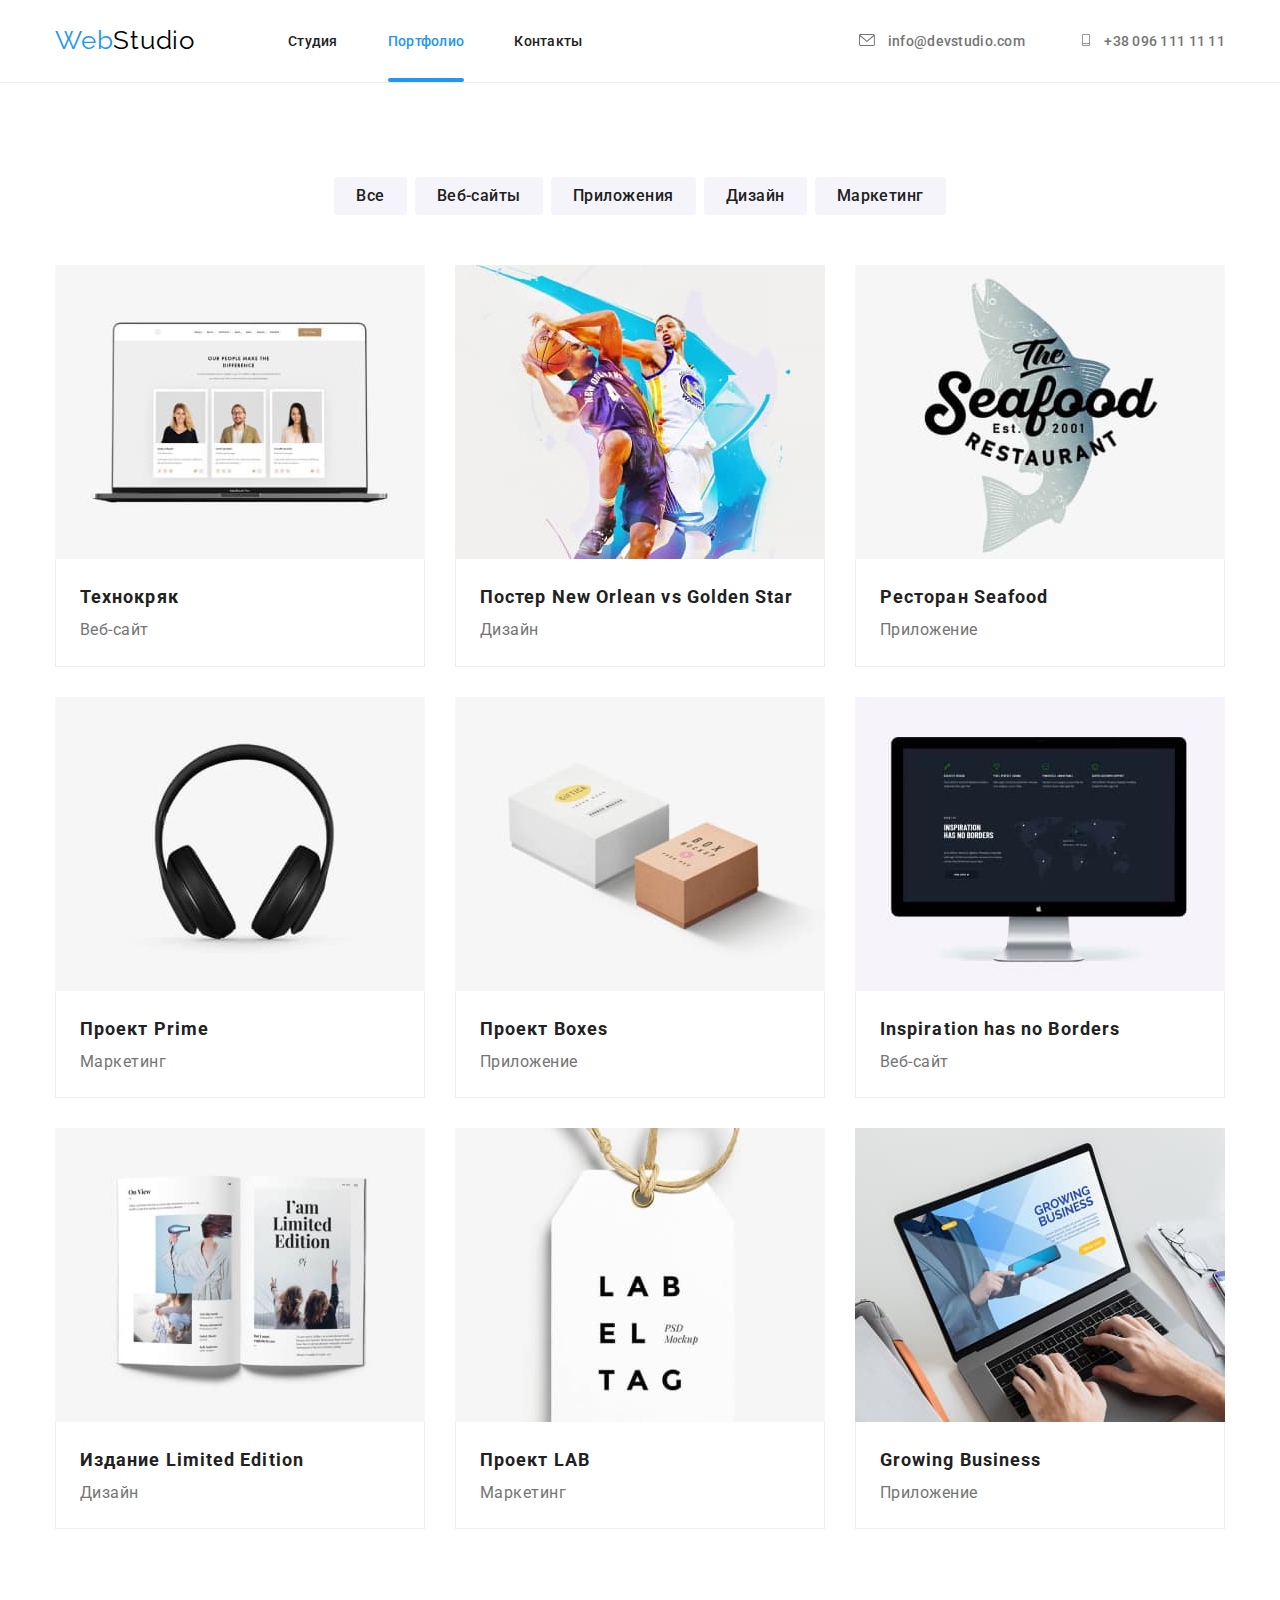
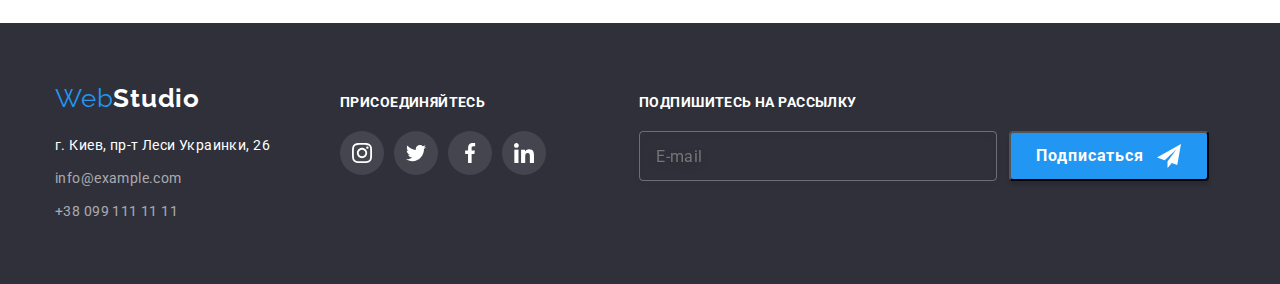
==== portfolio.html @ d25ee1db "8 модуль старт" ====
<!DOCTYPE html>
<html lang="ru">

<head>
    <meta charset="UTF-8">
    <meta http-equiv="X-UA-Compatible" content="IE=edge">
    <meta name="viewport" content="width=device-width, initial-scale=1.0">
    <title>Document</title>
    <link rel="preconnect" href="https://fonts.googleapis.com">
    <link rel="preconnect" href="https://fonts.gstatic.com" crossorigin>
    <link
        href="https://fonts.googleapis.com/css2?family=Raleway:wght@700&family=Roboto:wght@400;500;700;900&display=swap"
        rel="stylesheet">
    <link rel="stylesheet"
        href="https://cdnjs.cloudflare.com/ajax/libs/modern-normalize/1.1.0/modern-normalize.min.css">
    <link rel="stylesheet" href="./css/style.css">
</head>

<body>
    <!--Шапка с элементами навигации-->
    <header class="header">
        <!--Шапка с элементами навигации-->
        <nav class="container">
            <a href="./index.html" class="logo-web link">Web<span class="logo-studio-head">Studio</span></a>
            <ul class="nav-item-list list">
                <li class="item">
                    <a href="./index.html" class="nav-item-link link">Студия</a>
                </li>
                <li class="item">
                    <a href="./portfolio.html" class="nav-item-link link current">Портфолио</a>
                </li>
                <li class="item">
                    <a href="" class="nav-item-link link">Контакты</a>
                </li>
            </ul>
    
            <div class="header-contacts">
    
                <a href="mailto:info@devstudio.com" class="mail-header link">
                    <svg class="header-mail-icon" width="16" height="12">
                        <use href="./images/icons/symbol-defs.svg#icon-envelope">
                        </use>
                    </svg>
                    info@devstudio.com
                </a>
    
                <a href="tel:+380961111111" class="phone-header link">
                    <svg class="header-phone-icon" width="16" height="12">
                        <use href="./images/icons/symbol-defs.svg#icon-phone-header">
                        </use>
                    </svg>+38 096 111 11 11
                </a>
            </div>
        </nav>
    
    </header>
    <main>
        <!-- Скрытый заголовок страницы portfolio -->
        <h1 class="portfolio-title"></h1>
        <!--Кнопки фильтров-->        
        <section class="portfolio">
            <div class="container">            
            <!-- Скрытый заголовок -->
            <h2 class="portfolio-title"></h2>
            <ul class="filter-buttons list">
                <li class="item"> <button class="filter-button" type="button">Все</button>
                </li>
                <li class="item">
                    <button class="filter-button" type="button">Веб-сайты</button>
                </li>
                <li class="item">
                    <button class="filter-button" type="button">Приложения</button>
                </li>
                <li class="item">
                    <button class="filter-button" type="button">Дизайн</button>
                </li>
                <li class="item">
                    <button class="filter-button" type="button">Маркетинг</button>
                </li>
            </ul>           
            <!-- Скрытый заголовок  -->
            <h2 class="portfolio-title"></h2>
            <ul class="our-projects list">
                <li class="item">
                    <div class="our-projects-wrap">
                        <a href=""><img class="image-of-project" src="./images/our-projects/project-1.jpg" alt="веб-сайт технокряк" width="370"
                            height="294"></a>
                        <p class="our-projects-cover-text">Ресурс предлагает комплексные предложения с разным уровнем функционала и сервисов. Все это позволит посетителю получить
                        исчерпывающие сведения о компании или частном лице.</p>    
                    </div>
                    <div class="project-sign">
                        <p class="our-project-name">Технокряк</p>
                        <p class="our-project-id">Веб-сайт</p>
                    </div>

                </li>
                <li class="item">
                    <div class="our-projects-wrap">
                    <a href=""><img class="image-of-project" src="./images/our-projects/project-2.jpg" alt="постер раздел дизайн" width="370"
                            height="294"></a>
                            <p class="our-projects-cover-text">Ресурс предлагает комплексные предложения с разным уровнем функционала и сервисов. Все это позволит посетителю получить
                        исчерпывающие сведения о компании или частном лице.</p>    
                    </div>
                    <div class="project-sign">
                        <p class="our-project-name">Постер New Orlean vs Golden Star</p>
                        <p class="our-project-id">Дизайн</p>
                    </div>

                </li>
                <li class="item">
                    <div class="our-projects-wrap">
                    <a href=""><img class="image-of-project" src="./images/our-projects/project-3.jpg" alt="ресторан си фуд раздел приложение"
                            width="370" height="294"></a>
                            <p class="our-projects-cover-text">Ресурс предлагает комплексные предложения с разным уровнем функционала и сервисов. Все это позволит посетителю получить
                        исчерпывающие сведения о компании или частном лице.</p>    
                    </div>
                    <div class="project-sign">
                        <p class="our-project-name">Ресторан Seafood</p>
                        <p class="our-project-id">Приложение</p>
                    </div>
                </li>
                <li class="item">
                    <div class="our-projects-wrap">
                    <a href=""><img class="image-of-project" src="./images/our-projects/project-4.jpg" alt="проект прайм раздел маркетинг"
                            width="370" height="294"></a>
                            <p class="our-projects-cover-text">Ресурс предлагает комплексные предложения с разным уровнем функционала и сервисов. Все это позволит посетителю получить
                        исчерпывающие сведения о компании или частном лице.</p>    
                    </div>
                    <div class="project-sign">
                        <p class="our-project-name">Проект Prime</p>
                        <p class="our-project-id">Маркетинг</p>
                    </div>

                </li>
                <li class="item">
                    <div class="our-projects-wrap">
                    <a href=""><img class="image-of-project" src="./images/our-projects/project-5.jpg" alt="проект боксез раздел приложение"
                            width="370" height="294"></a>
                            <p class="our-projects-cover-text">Ресурс предлагает комплексные предложения с разным уровнем функционала и сервисов. Все это позволит посетителю получить
                        исчерпывающие сведения о компании или частном лице.</p>    
                    </div>
                    <div class="project-sign">
                        <p class="our-project-name">Проект Boxes</p>
                        <p class="our-project-id">Приложение</p>
                    </div>

                </li>
                <li class="item">
                    <div class="our-projects-wrap">
                    <a href=""><img class="image-of-project" src="./images/our-projects/project-6.jpg" alt="вебсайт инпирэйшн хэз но бордерз"
                            width="370" height="294"></a>
                            <p class="our-projects-cover-text">Ресурс предлагает комплексные предложения с разным уровнем функционала и сервисов. Все это позволит посетителю получить
                        исчерпывающие сведения о компании или частном лице.</p>    
                    </div>
                    <div class="project-sign">
                        <p class="our-project-name">Inspiration has no Borders</p>
                        <p class="our-project-id">Веб-сайт</p>
                    </div>

                </li>
                <li class="item">
                    <div class="our-projects-wrap">
                    <a href=""><img class="image-of-project" src="./images/our-projects/project-7.jpg" alt="издание лимитед эдишн раздел дизайн"
                            width="370" height="294"></a>
                            <p class="our-projects-cover-text">Ресурс предлагает комплексные предложения с разным уровнем функционала и сервисов. Все это позволит посетителю получить
                        исчерпывающие сведения о компании или частном лице.</p>    
                    </div>
                    <div class="project-sign">
                        <p class="our-project-name">Издание Limited Edition</p>
                        <p class="our-project-id">Дизайн</p>
                    </div>

                </li>
                <li class="item">
                    <div class="our-projects-wrap">
                    <a href=""><img class="image-of-project" src="./images/our-projects/project-8.jpg" alt="проект лаб раздел маркетинг"
                            width="370" height="294"></a>
                            <p class="our-projects-cover-text">Ресурс предлагает комплексные предложения с разным уровнем функционала и сервисов. Все это позволит посетителю получить
                        исчерпывающие сведения о компании или частном лице.</p>    
                    </div>
                    <div class="project-sign">
                        <p class="our-project-name">Проект LAB</p>
                        <p class="our-project-id">Маркетинг</p>
                    </div>

                </li>
                <li class="item">
                    <div class="our-projects-wrap">
                    <a href=""><img class="image-of-project" src="./images/our-projects/project-9.jpg" alt="гроуинг бизнес раздел приложение"
                            width="370" height="294"></a>
                            <p class="our-projects-cover-text">Ресурс предлагает комплексные предложения с разным уровнем функционала и сервисов. Все это позволит посетителю получить
                        исчерпывающие сведения о компании или частном лице.</p>    
                    </div>
                    <div class="project-sign">
                        <p class="our-project-name">Growing Business</p>
                        <p class="our-project-id">Приложение</p>
                    </div>
                </li>
            </ul>
            </div>
            
        </section>
    </main>
    <footer>
    <!----------------Подвал---------------------------->
    <div class="footer">
        <div class="container">
            <ul class="footer-list list">
                <li class="first-footer-list">
                    <!-- ЛОГО ФУТЕР -->
                    <a href="./index.html" class="logo-web-footer link">Web<span class="logo-studio-foot">Studio</span></a>
                    <!--Адреса и контакты-->
                    <address class="adress">г. Киев, пр-т Леси Украинки, 26</address>
                    <div class="footer-contacts">
                        <a class="mail link" href="mailto:info@example.com">info@example.com</a>
                        <a class="phone link" href="tel:+380991111111">+38 099 111 11 11</a>
                    </div>
                </li>
                <li class="second-footer-list list">
                    <h3 class="second-footer-list-title">присоединяйтесь</h3>
                    <ul class="our-soc-links-list list">
                        <li class="our-soc-item">
                            <a href="" class="our-soc-link link">
                                <svg class="our-soc-icon" width="20" height="20">
                                    <use href="./images/icons/symbol-defs.svg#icon-instagram-2">
                                    </use>
                                </svg>
                            </a>
                        </li>
                        <li class="our-soc-item">
                            <a href="" class="our-soc-link link">
                                <svg class="our-soc-icon" width="20" height="20">
                                    <use href="./images/icons/symbol-defs.svg#icon-twitter-1">
                                    </use>
                                </svg>
                            </a>
                        </li>
                        <li class="our-soc-item">
                            <a href="" class="our-soc-link link">
                                <svg class="our-soc-icon" width="20" height="20">
                                    <use href="./images/icons/symbol-defs.svg#icon-facebook-1">
                                    </use>
                                </svg>
                            </a>
                        </li>
                        <li class="our-soc-item">
                            <a href="" class="our-soc-link link">
                                <svg class="our-soc-icon" width="20" height="20">
                                    <use href="./images/icons/symbol-defs.svg#icon-linkedin-1">
                                    </use>
                                </svg>
                            </a>
                        </li>
                    </ul>
                </li>
                <li class="email-footer">
                    <form class="form-email-footer">
                        <label class="form-email-footer-field">
                            <span class="form-emeil-label">Подпишитесь на рассылку</span>
                            <input type="e-mail" class="form-emeil-input" name="mail" placeholder="E-mail" />
                        </label>
                    </form>
                </li>
                <li class="submit-footer">
                    <form class="form-submit-footer">
                        <label class="form-submit-footer-lable">
                            <button type="submit" class="form-submit-btn">Подписаться</button>
                            <svg class="form-submit-footer-icon" width="24" height="24">
                                <use href="./images/icons/symbol-defs.svg#icon-icon-send">
                                </use>
                            </svg>
                        </label>
                    </form>
                </li>
    
            </ul>
        </div>
    </div>
    </footer>

    
</body>
        
        </html>
---- css/style.css ----
:root {
  --primary-text-color: #757575;
  --secondary-text-color: #212121;
  --tertiary-text-color: #ffffff;
  --accent-color: #2196f3;
  --timing-function: cubic-bezier(0.4, 0, 0.2, 1);
}

/* .font-family: "Raleway", sans-serif;
.font-family: "Roboto", sans-serif; */

/* Web-studio */
body {
  background-color: #ffffff;
  color: var(--primary-text-color);
  font-family: "Roboto", sans-serif;

}

.list {
  list-style: none;
  padding: 0px;
  margin: 0px;
}

.link {
  text-decoration: none;
}

/* Палитра цветов студия*/
/* #212121 вторичный цвет */
/* #757575 цвет основного текста */
/* #2196F3 акцент и "web" в лого */
/* #FFFFFF третичный белый, основной фон и фон шапки */
/* #000000 "studio" в лого чёрный */
/* #2F303A цвет фона героя и футера */
/* #F5F4FA цвет фона секции "наша команда" и кнопки фильтров */
/* rgba(255, 255, 255, 0.6) цвет e-mail и номера телефона футер */

.container {
  width: 1200px;
  padding-left: 15px;
  padding-right: 15px;
  margin: 0 auto;
  /* outline: 2px solid tomato; */
}

/* Стилизируем header */
.header {
  background-color: var(--tertiary-text-color);
  border-bottom: 1px solid #ECECEC;
}

/* Логотип */
.header .container {
  display: flex;
  align-items: center;
}

.logo-web {
  padding-bottom: 25px;
  padding-top: 24px;
  color: var(--accent-color);
  font-family: Raleway;
  font-weight: 700px;
  font-size: 26px;
  line-height: 1.19;
  letter-spacing: 0.03em;
}

.logo-studio-head {
  padding-bottom: 25px;
  padding-top: 24px;
  color: #000000;
  font-family: Raleway;
  font-weight: 700px;
  font-size: 26px;
  line-height: 1.19;
  letter-spacing: 0.03em;
}

/* --------------Элементы навигации---------- */
.nav-item-list {
  display: flex;
  margin-left: 93px ;
  padding-top: 32px;
  padding-bottom: 32px;
  }
.nav-item-link {
  transition-property: color;
  transition-duration: 250ms;
  transition-timing-function: var(--timing-function);
  font-weight: 500;
  font-size: 14px;
  line-height: 1.14;
  letter-spacing: 0.02em;
  color: var(--secondary-text-color);
}
.nav-item-list .item:not(:last-child) {
  margin-right: 50px;
}

.nav-item-list .nav-item-link {
  padding-top: 32px;
  padding-bottom: 32px;
}
.link.current {
  position: relative;
}
.link.current::after{
  content: "";
  position: absolute;
  display: block;
  left: 0px;
  bottom: -1px;
  width: 100%;
  height: 4px;
  background-color: var(--accent-color);
  border-radius: 2px;
  }
.header-contacts {
  margin-left: auto;
}
.mail-header {
  margin-right: 50px;
}

.header-contacts .mail-header,
.header-contacts .phone-header {
  transition-property: color;
  transition-duration: 250ms;
  transition-timing-function: var(--timing-function);
  padding-top: 32px;
  padding-bottom: 32px;
  font-weight: 500;
  font-size: 14px;
  line-height: 1.14;
  letter-spacing: 0.02em;
  color: var(--primary-text-color);
}

.nav-item-link:hover,
.nav-item-link:focus {
  color: var(--accent-color);

}

.header-contacts .mail-header:hover,
.header-contacts .mail-header:focus,
.header-contacts .phone-header:hover,
.header-contacts .phone-header:focus {
  color: var(--accent-color);
}

.header-mail-icon,
.header-phone-icon {
  margin-right: 10px;
  fill: currentColor
}

.nav-item-list .link.current {
  color: var(--accent-color);
}

/* ------------Герой----------------- */
.hero {
  max-width: 1600px;
  margin: 0 auto;
  padding-top: 200px;
  padding-bottom: 200px;
  text-align: center;
  background-color: #2f303a;
  background-image: linear-gradient(
    rgba(47, 48, 58, 0.4),
    rgba(47, 48, 58, 0.4)), 
    url(../images/hero/hero-bg.jpg);
    background-position: center;
    background-repeat: no-repeat;
    background-size: cover;
  }

.hero-title {
  color: var(--tertiary-text-color);
  font-weight: 900;
  font-size: 44px;
  line-height: 1.36;  
  letter-spacing: 0.06em;
  text-transform: uppercase;
  margin-top: 0px;
  margin-bottom: 30px;
}

.hero-button {
  transition-property: background-color;
  transition-duration: 250ms;
  transition-timing-function: var(--timing-function);
  display: inline-block;
  padding: 10px 32px;
  background-color: var(--accent-color);
  color: var(--tertiary-text-color);
  font-weight: 700;
  font-size: 16px;
  line-height: 1.88;
  cursor: pointer;
  border: 1px solid transparent;
  text-align: center;
  letter-spacing: 0.06em;
  min-width: 200px;
  height: 50px;
  border-radius: 4px;
  }
  .hero-button:hover,
  .hero-button:focus{
    background-color: #188CE8;
  }

/* ----------------Особенности-------------------- */
.features {
  padding-top: 94px;
  padding-bottom: 94px;
}
.feature-icon-area {
  display: flex;
  width: 270px;
  height: 120px;
  align-items: center;
  justify-content: center;
  background-color: #F5F4FA;
  border-radius: 4px;
}
.features-list-title{
  margin-top: 0px;
  margin-bottom: 0px;
}
.features-title {
  color: var(--secondary-text-color);
  font-weight: 700;
  font-size: 14px;
  line-height: 1.14;
  letter-spacing: 0.03em;
  text-transform: uppercase;
  margin-bottom: 10px;
  margin-top: 30px;
}
.features-list {
  display: flex;
  }
.features-list .item{
  width: 270px;    
}
  .features-list .item:not(:last-child){
  margin-right: 30px;
  }
.features-item {
  font-size: 14px;
  line-height: 1.71;
  letter-spacing: 0.03em;
  margin-bottom: 0px;
  margin-top: 0px;
}
/* -------------Чем мы занимаемся------------------- */
.what-are-we-doing {
text-align: center;
padding-bottom: 94px;
  }
.what-are-we-doing-title {
  color: var(--secondary-text-color);
  font-weight: 700;
  font-size: 36px;
  line-height: 1.17;
  letter-spacing: 0.03em;
  margin-top: 0px;
  margin-bottom: 50px;
  }
  .what-are-we-doing-list{
    display: flex
  }
  .what-are-we-doing-list .item:not(:last-child){
    margin-right: 30px;
  }
  .what-are-we-doing-image {
    display: block;
  }
  .what-are-we-doing-wrap {
    position: relative;
  }
   .what-are-we-doing-sign {
    position: absolute;
    margin-bottom: 0px;
    margin-top: 0px;
    left: 0;
    bottom: 0;
    align-items: center;
    padding-top: 27px;
    padding-bottom: 27px;
    font-weight: 700;
    font-size: 14px;
    line-height: 1.14;
    text-align: center;
    letter-spacing: 0.03em;
    text-transform: uppercase;
    background-color: rgba(47, 48, 58, 0.8);
    width: 100%;
    height: 70px;
    color: var(--tertiary-text-color);
    } 
  /* -----------------------Наша команда-------------------- */
  .our-team {
    text-align: center;
    background-color: #f5f4fa;
    padding-bottom: 94px; 
    padding-top: 94px;
    }
    
  .our-team-list .item {
    box-shadow: 0px 1px 3px rgba(0, 0, 0, 0.12),
    0px 1px 1px rgba(0, 0, 0, 0.14),
    0px 2px 1px rgba(0, 0, 0, 0.2);
    border-radius: 0px 0px 4px 4px;    
  }
.our-team-title,
.regular-clients-title {
  color: var(--secondary-text-color);
  font-weight: 700;
  font-size: 36px;
  line-height: 1.17;
  letter-spacing: 0.03em;  
  margin-top: 0px;
  margin-bottom: 50px;
}
.team-image{
  display: block;
}

.our-team-list{
  display: flex;
}
.our-team-list .item:not(:last-child){
  margin-right: 30px;
}
.our-team-sign{
padding-top: 30px;
padding-bottom: 30px;
background-color: var(--tertiary-text-color);
border-radius: 0px 0px 4px 4px;
}
.our-team-name {
  color: var(--secondary-text-color);
  font-weight: 500;
  font-size: 16px;
  line-height: 1.19;  
  letter-spacing: 0.03em;
  margin-top: 0px;
  margin-bottom: 10px;
}
.our-team-spec { 
  font-size: 16px;
  line-height: 1.19;  
  letter-spacing: 0.03em;
  margin-top: 0px;
  margin-bottom: 9px;
}
.team-spec-soc-list{
  display: flex;
  justify-content: center;
  
}
.team-spec-soc-item + .team-spec-soc-item {
  margin-left: 10px;
}
.team-spec-soc-link {
  transition-property: background-color;
  transition-duration: 250ms;
  transition-timing-function: var(--timing-function);
  display: flex;
  align-items: center;
  justify-content: center;
  width: 44px;
  height: 44px;
  border-radius: 50%;
}
.team-spec-soc-link .team-spec-soc-icon {
  transition-property: fill;
  transition-duration: 250ms;
  transition-timing-function: var(--timing-function);
}
.team-spec-soc-icon {
  fill: #AFB1B8;
}
.team-spec-soc-link:hover,
.team-spec-soc-link:focus {
  background-color: var(--accent-color);
}
.team-spec-soc-link:hover .team-spec-soc-icon,
.team-spec-soc-link:focus .team-spec-soc-icon {
  fill: var(--tertiary-text-color);
}

/* ------------Постоянные клиенты------------- */

.regular-clients {
  text-align: center;  
  padding-bottom: 94px;
  padding-top: 94px;
}
.regular-clients-list {
  display: flex;
  justify-content: center;
}
.regular-clients-link {
  transition-property: border-color;
  transition-duration: 250ms;
  transition-timing-function: var(--timing-function);
  display: flex;
  align-items: center;
  justify-content: center;
  color: #AFB1B8;
  border: 1px solid #AFB1B8;
  border-radius: 4px;
  width: 170px;
  height: 92px;  
}
.regular-clients-item + .regular-clients-item {
  margin-left: 30px;
}
.regular-clients-icon {
  fill: #AFB1B8
}
.regular-clients-link .regular-clients-icon {
  transition-property: fill;
  transition-duration: 250ms;
  transition-timing-function: var(--timing-function);
}
.regular-clients-link:hover,
.regular-clients-link:focus {
 cursor: pointer;
 border-color: var(--accent-color);
 
}
.regular-clients-link:hover .regular-clients-icon,
.regular-clients-link:focus .regular-clients-icon { 
  fill: var(--accent-color);
  }


/* ------------portfolio.html-------------------- */
.portfolio {
  padding-top: 94px;
  padding-bottom: 94px;
}

.portfolio-title{
  margin-top: 0px;
  margin-bottom: 0px;
}
/* кнопки фильтров */
button {
  font: inherit;  
}
.filter-buttons{
  display: flex;  
  padding-bottom: 50px;
  
  justify-content: center;
}

.filter-button { 
  transition-property: background-color, box-shadow;
  transition-duration: 250ms;
  transition-timing-function: var(--timing-function); 
  padding-left: 22px;
  padding-right: 22px; 
  height: 38px;
  cursor: pointer;
  font-weight: 500;
  font-size: 16px;
  line-height: 1.62;
  text-align: center;
  letter-spacing: 0.03em;
  color: var(--secondary-text-color);
  background: #f5f4fa;
  border-radius: 4px;
  border: 0;
  
}
.filter-buttons .item:not(:last-child){
  margin-right: 8px;
}

.filter-button:hover,
.filter-button:focus {
  color: var(--tertiary-text-color);
  background-color: var(--accent-color);
  box-shadow: 0px 3px 1px rgba(0, 0, 0, 0.1), 0px 1px 2px rgba(0, 0, 0, 0.08),
    0px 2px 2px rgba(0, 0, 0, 0.12);
}

/* -----------------------проэкты--------------------- */
.our-projects {
  display: flex;
  flex-wrap: wrap;
}
.our-projects .item {
  transition-property: box-shadow;
  transition-duration: 250ms;
  transition-timing-function: var(--timing-function);
  width: calc((100% - 2 * 30px) / 3);
  margin-right: 30px;
  margin-bottom: 30px;
  cursor: pointer;  
}
  .our-projects .item:nth-child(3n) {
  margin-right: 0px;
}
 .our-projects .item:nth-last-child(-n+3){
  margin-bottom: 0px; 
}
.our-projects .item:hover {
  box-shadow: 0px 1px 1px rgba(0, 0, 0, 0.12),
  0px 4px 4px rgba(0, 0, 0, 0.06),
  1px 4px 6px rgba(0, 0, 0, 0.16);
}
.image-of-project{
  display: block;
}
.our-projects .item:hover .our-projects-cover-text{
  transform: translateY(0);
}
.our-projects-wrap {
  display: flex;
  position: relative;
  overflow: hidden;
}
.our-projects-cover-text {
  position: absolute;
  width: 100%;
  height: 100%;
  top: 0px;
  left: 0px;
  margin-top: 0px;
  margin-bottom: 0px;
  padding: 63px 24px;
  font-size: 18px;
  line-height: 1.56;
  letter-spacing: 0.03em;
  color: var(--tertiary-text-color);
  background-color: rgba(33, 150, 243, 0.9);
  transform: translateY(100%);
  transition: transform 250ms var(--timing-function);
  
}
.project-sign {
padding-top: 20px;
padding-right: 24px;
padding-bottom: 20px;
padding-left: 24px;

border-right: 1px solid #EEEEEE;
border-bottom: 1px solid #EEEEEE;
border-left: 1px solid #EEEEEE;
}
.our-project-name {
  margin-top: 0px;
  margin-bottom: 0px;
  
  color: var(--secondary-text-color);
  font-weight: 700;
  font-size: 18px;
  line-height: 2;
  letter-spacing: 0.06em;  
}
.our-project-id {
  margin-top: 0px;
  margin-bottom: 0px;
  
  font-size: 16px;
  line-height: 1.89;
  letter-spacing: 0.03em;
  }

/* ------------------Подвал------------------- */
.footer {
  background-color: #2f303a;
  padding-top: 60px;
  padding-bottom: 60px;
  }
  .footer-list {
    display: flex;
  } 
  .logo-web-footer{
    color: var(--accent-color);
    font-family: Raleway;
    font-weight: 700px;
    font-size: 26px;
    line-height: 1.19;
    letter-spacing: 0.03em;
  }
.logo-studio-foot {
  color: var(--tertiary-text-color);
  font-family: "Raleway";
  font-weight: 700;
  font-size: 26px;
  line-height: 1.19;
  letter-spacing: 0.03em;
  }
.first-footer-list {
    margin-right: 70px;
  }
    
.adress {
  color: var(--tertiary-text-color);
  font-style: normal;
  font-size: 14px;
  line-height: 1.71;
  letter-spacing: 0.03em;
  margin-top: 20px;
  margin-bottom: 9px;
}
.footer-contacts {
  display: flex;
  flex-direction: column;
  }
.mail {
  margin-bottom: 9px;
}

.footer-contacts .mail,
.footer-contacts .phone {
  transition-property: color;
  transition-duration: 250ms;
  transition-timing-function: var(--timing-function);
  font-size: 14px;
  line-height: 1.71;
  letter-spacing: 0.03em;
  color: rgba(255, 255, 255, 0.6);
  }

.footer-contacts .mail:hover,
.footer-contacts .mail:focus,
.footer-contacts .phone:hover,
.footer-contacts .phone:focus {
  color: var(--accent-color);
}

.second-footer-list-title {
  color: var(--tertiary-text-color);
  font-weight: 700;
  font-size: 14px;
  line-height: 1.14;
  letter-spacing: 0.03em;
  text-transform: uppercase;
  
  margin-top: 12px;
  margin-bottom: 20px;
  
}
.our-soc-links-list {
  display: flex;
  
}
.our-soc-link {
  transition-property: background-color;
  transition-duration: 250ms;
  transition-timing-function: var(--timing-function);
  display: flex;
  width: 44px;
  height: 44px;
  border-radius: 50%;
  background-color: rgba(255, 255, 255, 0.1);
  align-items: center;
  justify-content: center;
}
.our-soc-item + .our-soc-item {
 margin-left: 10px;
}
.our-soc-icon {
  fill: var(--tertiary-text-color);
}
.our-soc-link:hover,
.our-soc-link:focus {
  background-color: var(--accent-color);
}

/* --------------Форма подписки--------- */

.form-email-footer-field {
  display: flex;
  flex-direction: column;
}

.form-emeil-label {
  font-weight: 700;
  font-size: 14px;
  line-height: 1.14;
  letter-spacing: 0.03em;
  text-transform: uppercase;
  margin-top: 12px;
  margin-left: 93px;
  margin-bottom: 20px;
  color: var(--tertiary-text-color)

}
.form-emeil-input {
  margin-left: 93px;
  padding-left: 16px;
  width: 358px;
  height: 50px;
  border: 1px solid rgba(255, 255, 255, 0.3);
  font-size: 16px;
  line-height: 1.25;
  align-items: center;
  letter-spacing: 0.03em;
  color: rgba(255, 255, 255, 0.6);
  filter: drop-shadow(0px 4px 4px rgba(0, 0, 0, 0.15));
  border-radius: 4px;
  background-color: transparent;
}
.form-submit-footer-lable {
  position: relative;
  display: flex;
  
}
.form-submit-btn { 
  margin-top: 48px;
  margin-left: 12px;
  width: 200px;
  height: 50px;
  font-weight: 700;
  font-size: 16px;
  line-height: 1.88;
  padding-left: 0;
  padding-right: 38px;
  letter-spacing: 0.06em;
  color: var(--tertiary-text-color);
  background: var(--accent-color);
  box-shadow: 0px 4px 4px rgba(0, 0, 0, 0.15);
  border-radius: 4px;
  outline: transparent;
}
.form-submit-footer-icon {
  position: absolute;
  bottom: 13px;
  right: 28px;
  align-items: center;
}




/* -----------Модальное окно------------ */

.modal-close {
  position: absolute;
  top: 8px;
  right: 8px;
  display: flex;
  align-items: center;
  justify-content: center;
  width: 30px;
  height: 30px;
  border-radius: 50%;
  border: 1px solid rgba(0, 0, 0, 0.1);
  background-color: var(--tertiary-text-color);
}
.modal-close:hover + .close-icon {
  fill: var(--accent-color);
}
.modal-bcg {
  position: fixed;
  top: 0;
  width: 100%;
  height: 100%;
  background: rgba(0, 0, 0, 0.2);
  opacity: 1;
  transition: opacity 250ms, visibility 250ms var(--timing-function);
  
}
.modal {
  position: absolute;
  top: 50%;
  left: 50%;
  transform: translate(-50%, -50%) scale(1);
  width: 528px;
  min-height: 581px;
  background: var(--tertiary-text-color);
  box-shadow: 0px 1px 3px rgba(0, 0, 0, 0.12),
  0px 1px 1px rgba(0, 0, 0, 0.14),
  0px 2px 1px rgba(0, 0, 0, 0.2);
  border-radius: 4px;
  transition: transform 250ms;
}
.modal-title {
  margin: 40px 40px 12px 40px;
  font-weight: 700;
  font-size: 20px;
  line-height: 1.15;
  text-align: center;
  letter-spacing: 0.03em;
  
  color: #212121;
}
textarea {
  resize: none;
}

.modal-form-inputs {  
  display: flex;
  flex-direction: column;
  width: 448px;
  height: 342px;  
  margin-left: auto;
  margin-right: auto;
  
}
.input-wrap {  
  position: relative;
  
}
.modal-form-label {
  display: block;  
  font-size: 12px;
  line-height: 1.17;
  letter-spacing: 0.01em;
  margin-bottom: 4px;
}

.modal-form-input {   
  padding-left: 42px;  
  width: 100%;
  height: 40px;  
  border: 1px solid rgba(33, 33, 33, 0.2);
  background-color: transparent;
  border-radius: 4px;
  outline: none;
    
}
.modal-form-input:focus {
  border-color: var(--accent-color);
}
.modal-form-input:focus + .modal-icon {
  fill: var(--accent-color);
}

.modal-form-coment {
  display: block;
  margin-bottom: 4px;
  font-size: 12px;
  line-height: 1.17;
  letter-spacing: 0.01em;
 }
.modal-form-inputs .modal-form-field:nth-child(-n+3) {
  margin-bottom: 10px;
}

.modal-text-area {  
  width: 100%;
  height: 120px;  
  border: 1px solid rgba(33, 33, 33, 0.2);
  border-radius: 4px;
  outline: none;
}
.modal-text-area:focus {
  border-color: var(--accent-color);
}
.modal-text-area::placeholder {
  font-size: 12px;
  line-height: 14px;
  letter-spacing: 0.01em; 
  padding: 12px 16px;
  color: rgba(117, 117, 117, 0.5);
}
.modal-icon {
  position: absolute;
  left: 12px;  
  top: 50%;
  transform: translateY(-50%);
}
.modal-form-check {
  
  margin-left: auto;
  margin-right: auto;
  margin-top: 20px;
  margin-bottom: 30px;

}
.modal-form-agree {
  display: flex;
  align-items: center;
  
  font-size: 14px;
  line-height: 1.71;
  letter-spacing: 0.03em;

}

.modal-form-check-input {
  appearance: none;
  position: absolute;
}
.modal-form-agree::before {
  content: "";
  display: inline-block;
  align-items: center;
  width: 16px;
  height: 15px;
  border: 2px solid;
  border-color: #212121;
  border-radius: 3px;
  
} 
.modal-form-check-input:checked + .modal-form-agree::before {
  border-color: var(--accent-color);
  background-color: var(--accent-color);
  background-image: url('../images/icons/Vector.svg');
  background-size: contain;
  background-origin: border-box;

}


.treaty-link {
  color: var(--accent-color);
  text-decoration: underline;
}
.button-submit {
  display: block;
  margin-left: auto;
  margin-right: auto;
  
  
}
.modal-form-submit-btn {
  transition-property: background-color;
  transition-duration: 250ms;
  transition-timing-function: var(--timing-function);
  display: inline-block;
  padding: 10px 55px;
  min-width: 200px;
  height: 50px;
  background-color: var(--accent-color);
  color: var(--tertiary-text-color);
  font-weight: 700;
  font-size: 16px;
  line-height: 1.88;
  cursor: pointer;
  border: 1px solid transparent;
  text-align: center;
  letter-spacing: 0.06em;
  
  border-radius: 4px;
  }
  
  .modal-form-submit-btn:hover,
  .modal-form-submit-btn:focus {
    background-color: #188CE8;
    box-shadow: 0px 4px 4px rgba(0, 0, 0, 0.15);
}
.modal-close:hover,
.modal-close:focus {
  fill: var(--accent-color);
}




.is-hidden {
  opacity: 0;
  pointer-events: none;
  visibility: hidden;
 }
 
.modal-bcg.is-hidden .modal {
  transform: translate(-50%, -50%) scale(1.3);
}
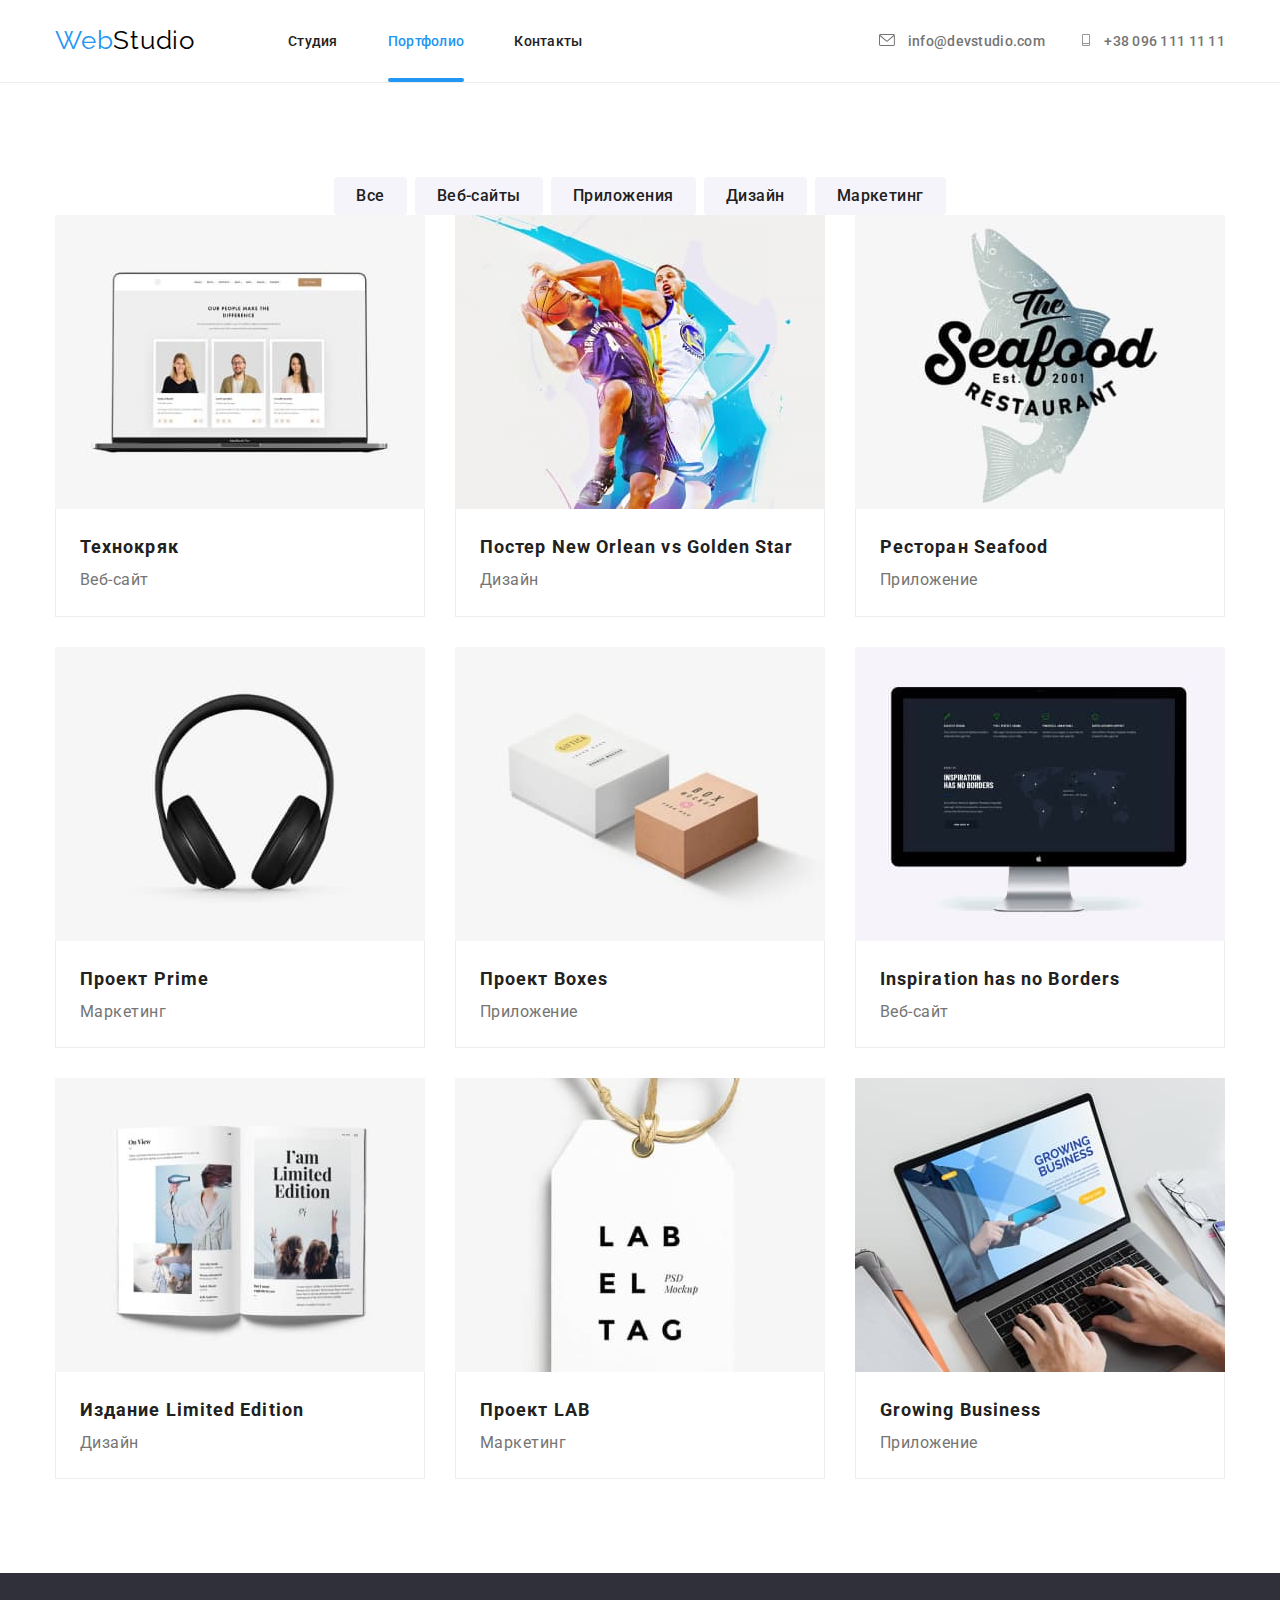
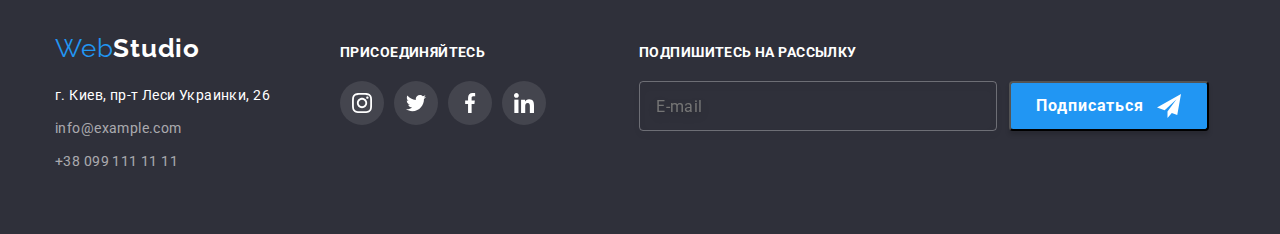
==== commit 83fb7c94: "sass(hero)" ====
--- a/portfolio.html
+++ b/portfolio.html
@@ -14,38 +14,40 @@
     <link rel="stylesheet"
         href="https://cdnjs.cloudflare.com/ajax/libs/modern-normalize/1.1.0/modern-normalize.min.css">
     <link rel="stylesheet" href="./css/style.css">
+    <link rel="stylesheet" href="./css/main.min.css">
 </head>
 
 <body>
     <!--Шапка с элементами навигации-->
     <header class="header">
-        <!--Шапка с элементами навигации-->
+        <!-----------------Шапка с элементами навигации-------------->
         <nav class="container">
-            <a href="./index.html" class="logo-web link">Web<span class="logo-studio-head">Studio</span></a>
-            <ul class="nav-item-list list">
-                <li class="item">
-                    <a href="./index.html" class="nav-item-link link">Студия</a>
-                </li>
-                <li class="item">
-                    <a href="./portfolio.html" class="nav-item-link link current">Портфолио</a>
-                </li>
-                <li class="item">
-                    <a href="" class="nav-item-link link">Контакты</a>
+            <a href="./index.html" class="logo-web header__logo-web link">Web<span
+                    class="logo-studio header__logo-studio">Studio</span></a>
+            <ul class="nav-menu list">
+                <li class="nav-menu__item">
+                    <a href="./index.html" class="nav-menu__link link">Студия</a>
+                </li>
+                <li class="nav-menu__item">
+                    <a href="./portfolio.html" class="nav-menu__link link current">Портфолио</a>
+                </li>
+                <li class="nav-menu__item">
+                    <a href="" class="nav-menu__link link">Контакты</a>
                 </li>
             </ul>
     
             <div class="header-contacts">
     
-                <a href="mailto:info@devstudio.com" class="mail-header link">
-                    <svg class="header-mail-icon" width="16" height="12">
+                <a href="mailto:info@devstudio.com" class="header-contacts__mail link">
+                    <svg class="header-contacts__icon" width="16" height="12">
                         <use href="./images/icons/symbol-defs.svg#icon-envelope">
                         </use>
                     </svg>
                     info@devstudio.com
                 </a>
     
-                <a href="tel:+380961111111" class="phone-header link">
-                    <svg class="header-phone-icon" width="16" height="12">
+                <a href="tel:+380961111111" class="header-contacts__phone link">
+                    <svg class="header-contacts__icon" width="16" height="12">
                         <use href="./images/icons/symbol-defs.svg#icon-phone-header">
                         </use>
                     </svg>+38 096 111 11 11
--- a/css/style.css
+++ b/css/style.css
@@ -1,238 +1,22 @@
-:root {
-  --primary-text-color: #757575;
-  --secondary-text-color: #212121;
-  --tertiary-text-color: #ffffff;
-  --accent-color: #2196f3;
-  --timing-function: cubic-bezier(0.4, 0, 0.2, 1);
-}
-
-/* .font-family: "Raleway", sans-serif;
-.font-family: "Roboto", sans-serif; */
-
-/* Web-studio */
-body {
-  background-color: #ffffff;
-  color: var(--primary-text-color);
-  font-family: "Roboto", sans-serif;
-
-}
-
-.list {
-  list-style: none;
-  padding: 0px;
-  margin: 0px;
-}
-
-.link {
-  text-decoration: none;
-}
-
-/* Палитра цветов студия*/
-/* #212121 вторичный цвет */
-/* #757575 цвет основного текста */
-/* #2196F3 акцент и "web" в лого */
-/* #FFFFFF третичный белый, основной фон и фон шапки */
-/* #000000 "studio" в лого чёрный */
-/* #2F303A цвет фона героя и футера */
-/* #F5F4FA цвет фона секции "наша команда" и кнопки фильтров */
-/* rgba(255, 255, 255, 0.6) цвет e-mail и номера телефона футер */
-
-.container {
-  width: 1200px;
-  padding-left: 15px;
-  padding-right: 15px;
-  margin: 0 auto;
-  /* outline: 2px solid tomato; */
-}
-
-/* Стилизируем header */
-.header {
-  background-color: var(--tertiary-text-color);
-  border-bottom: 1px solid #ECECEC;
-}
-
-/* Логотип */
-.header .container {
-  display: flex;
-  align-items: center;
-}
-
-.logo-web {
-  padding-bottom: 25px;
-  padding-top: 24px;
-  color: var(--accent-color);
-  font-family: Raleway;
-  font-weight: 700px;
-  font-size: 26px;
-  line-height: 1.19;
-  letter-spacing: 0.03em;
-}
-
-.logo-studio-head {
-  padding-bottom: 25px;
-  padding-top: 24px;
-  color: #000000;
-  font-family: Raleway;
-  font-weight: 700px;
-  font-size: 26px;
-  line-height: 1.19;
-  letter-spacing: 0.03em;
-}
-
-/* --------------Элементы навигации---------- */
-.nav-item-list {
-  display: flex;
-  margin-left: 93px ;
-  padding-top: 32px;
-  padding-bottom: 32px;
-  }
-.nav-item-link {
-  transition-property: color;
-  transition-duration: 250ms;
-  transition-timing-function: var(--timing-function);
-  font-weight: 500;
-  font-size: 14px;
-  line-height: 1.14;
-  letter-spacing: 0.02em;
-  color: var(--secondary-text-color);
-}
-.nav-item-list .item:not(:last-child) {
-  margin-right: 50px;
-}
-
-.nav-item-list .nav-item-link {
-  padding-top: 32px;
-  padding-bottom: 32px;
-}
-.link.current {
-  position: relative;
-}
-.link.current::after{
-  content: "";
-  position: absolute;
-  display: block;
-  left: 0px;
-  bottom: -1px;
-  width: 100%;
-  height: 4px;
-  background-color: var(--accent-color);
-  border-radius: 2px;
-  }
-.header-contacts {
-  margin-left: auto;
-}
-.mail-header {
-  margin-right: 50px;
-}
-
-.header-contacts .mail-header,
-.header-contacts .phone-header {
-  transition-property: color;
-  transition-duration: 250ms;
-  transition-timing-function: var(--timing-function);
-  padding-top: 32px;
-  padding-bottom: 32px;
-  font-weight: 500;
-  font-size: 14px;
-  line-height: 1.14;
-  letter-spacing: 0.02em;
-  color: var(--primary-text-color);
-}
-
-.nav-item-link:hover,
-.nav-item-link:focus {
-  color: var(--accent-color);
-
-}
-
-.header-contacts .mail-header:hover,
-.header-contacts .mail-header:focus,
-.header-contacts .phone-header:hover,
-.header-contacts .phone-header:focus {
-  color: var(--accent-color);
-}
-
-.header-mail-icon,
-.header-phone-icon {
-  margin-right: 10px;
-  fill: currentColor
-}
-
-.nav-item-list .link.current {
-  color: var(--accent-color);
-}
-
-/* ------------Герой----------------- */
-.hero {
-  max-width: 1600px;
-  margin: 0 auto;
-  padding-top: 200px;
-  padding-bottom: 200px;
-  text-align: center;
-  background-color: #2f303a;
-  background-image: linear-gradient(
-    rgba(47, 48, 58, 0.4),
-    rgba(47, 48, 58, 0.4)), 
-    url(../images/hero/hero-bg.jpg);
-    background-position: center;
-    background-repeat: no-repeat;
-    background-size: cover;
-  }
-
-.hero-title {
-  color: var(--tertiary-text-color);
-  font-weight: 900;
-  font-size: 44px;
-  line-height: 1.36;  
-  letter-spacing: 0.06em;
-  text-transform: uppercase;
-  margin-top: 0px;
-  margin-bottom: 30px;
-}
-
-.hero-button {
-  transition-property: background-color;
-  transition-duration: 250ms;
-  transition-timing-function: var(--timing-function);
-  display: inline-block;
-  padding: 10px 32px;
-  background-color: var(--accent-color);
-  color: var(--tertiary-text-color);
-  font-weight: 700;
-  font-size: 16px;
-  line-height: 1.88;
-  cursor: pointer;
-  border: 1px solid transparent;
-  text-align: center;
-  letter-spacing: 0.06em;
-  min-width: 200px;
-  height: 50px;
-  border-radius: 4px;
-  }
-  .hero-button:hover,
-  .hero-button:focus{
-    background-color: #188CE8;
-  }
-
 /* ----------------Особенности-------------------- */
 .features {
   padding-top: 94px;
   padding-bottom: 94px;
 }
-.feature-icon-area {
+.feature {
   display: flex;
   width: 270px;
   height: 120px;
   align-items: center;
   justify-content: center;
-  background-color: #F5F4FA;
-  border-radius: 4px;
-}
-.features-list-title{
+  background-color: #f5f4fa;
+  border-radius: 4px;
+}
+.features__title {
   margin-top: 0px;
   margin-bottom: 0px;
 }
-.features-title {
+.each-feature__title {
   color: var(--secondary-text-color);
   font-weight: 700;
   font-size: 14px;
@@ -242,16 +26,16 @@
   margin-bottom: 10px;
   margin-top: 30px;
 }
-.features-list {
-  display: flex;
-  }
-.features-list .item{
-  width: 270px;    
-}
-  .features-list .item:not(:last-child){
+.features-menu {
+  display: flex;
+}
+.features-menu .features-menu__item {
+  width: 270px;
+}
+.features-menu .features-menu__item:not(:last-child) {
   margin-right: 30px;
-  }
-.features-item {
+}
+.each-feature__item {
   font-size: 14px;
   line-height: 1.71;
   letter-spacing: 0.03em;
@@ -260,9 +44,9 @@
 }
 /* -------------Чем мы занимаемся------------------- */
 .what-are-we-doing {
-text-align: center;
-padding-bottom: 94px;
-  }
+  text-align: center;
+  padding-bottom: 94px;
+}
 .what-are-we-doing-title {
   color: var(--secondary-text-color);
   font-weight: 700;
@@ -271,99 +55,97 @@
   letter-spacing: 0.03em;
   margin-top: 0px;
   margin-bottom: 50px;
-  }
-  .what-are-we-doing-list{
-    display: flex
-  }
-  .what-are-we-doing-list .item:not(:last-child){
-    margin-right: 30px;
-  }
-  .what-are-we-doing-image {
-    display: block;
-  }
-  .what-are-we-doing-wrap {
-    position: relative;
-  }
-   .what-are-we-doing-sign {
-    position: absolute;
-    margin-bottom: 0px;
-    margin-top: 0px;
-    left: 0;
-    bottom: 0;
-    align-items: center;
-    padding-top: 27px;
-    padding-bottom: 27px;
-    font-weight: 700;
-    font-size: 14px;
-    line-height: 1.14;
-    text-align: center;
-    letter-spacing: 0.03em;
-    text-transform: uppercase;
-    background-color: rgba(47, 48, 58, 0.8);
-    width: 100%;
-    height: 70px;
-    color: var(--tertiary-text-color);
-    } 
-  /* -----------------------Наша команда-------------------- */
-  .our-team {
-    text-align: center;
-    background-color: #f5f4fa;
-    padding-bottom: 94px; 
-    padding-top: 94px;
-    }
-    
-  .our-team-list .item {
-    box-shadow: 0px 1px 3px rgba(0, 0, 0, 0.12),
-    0px 1px 1px rgba(0, 0, 0, 0.14),
+}
+.what-are-we-doing-list {
+  display: flex;
+}
+.what-are-we-doing-list .item:not(:last-child) {
+  margin-right: 30px;
+}
+.what-are-we-doing-image {
+  display: block;
+}
+.what-are-we-doing-wrap {
+  position: relative;
+}
+.what-are-we-doing-sign {
+  position: absolute;
+  margin-bottom: 0px;
+  margin-top: 0px;
+  left: 0;
+  bottom: 0;
+  align-items: center;
+  padding-top: 27px;
+  padding-bottom: 27px;
+  font-weight: 700;
+  font-size: 14px;
+  line-height: 1.14;
+  text-align: center;
+  letter-spacing: 0.03em;
+  text-transform: uppercase;
+  background-color: rgba(47, 48, 58, 0.8);
+  width: 100%;
+  height: 70px;
+  color: var(--tertiary-text-color);
+}
+/* -----------------------Наша команда-------------------- */
+.our-team {
+  text-align: center;
+  background-color: #f5f4fa;
+  padding-bottom: 94px;
+  padding-top: 94px;
+}
+
+.our-team-list .item {
+  box-shadow: 0px 1px 3px rgba(0, 0, 0, 0.12), 0px 1px 1px rgba(0, 0, 0, 0.14),
     0px 2px 1px rgba(0, 0, 0, 0.2);
-    border-radius: 0px 0px 4px 4px;    
-  }
+  border-radius: 0px 0px 4px 4px;
+}
 .our-team-title,
 .regular-clients-title {
   color: var(--secondary-text-color);
   font-weight: 700;
   font-size: 36px;
   line-height: 1.17;
-  letter-spacing: 0.03em;  
+  letter-spacing: 0.03em;
   margin-top: 0px;
   margin-bottom: 50px;
 }
-.team-image{
+.team-image {
   display: block;
 }
 
-.our-team-list{
-  display: flex;
-}
-.our-team-list .item:not(:last-child){
+.our-team-list {
+  display: flex;
+}
+.our-team-list .item:not(:last-child) {
   margin-right: 30px;
 }
-.our-team-sign{
-padding-top: 30px;
-padding-bottom: 30px;
-background-color: var(--tertiary-text-color);
-border-radius: 0px 0px 4px 4px;
+.our-team-sign {
+  padding-top: 30px;
+  padding-bottom: 30px;
+  background-color: var(--tertiary-text-color);
+  border-radius: 0px 0px 4px 4px;
 }
 .our-team-name {
   color: var(--secondary-text-color);
   font-weight: 500;
   font-size: 16px;
-  line-height: 1.19;  
+  line-height: 1.19;
   letter-spacing: 0.03em;
   margin-top: 0px;
   margin-bottom: 10px;
 }
-.our-team-spec { 
+.our-team-spec {
   font-size: 16px;
-  line-height: 1.19;  
+  line-height: 1.19;
   letter-spacing: 0.03em;
   margin-top: 0px;
   margin-bottom: 9px;
 }
-.team-spec-soc-list{
+.team-spec-soc-list {
   display: flex;
   justify-content: center;
-  
 }
 .team-spec-soc-item + .team-spec-soc-item {
   margin-left: 10px;
@@ -385,7 +167,7 @@
   transition-timing-function: var(--timing-function);
 }
 .team-spec-soc-icon {
-  fill: #AFB1B8;
+  fill: #afb1b8;
 }
 .team-spec-soc-link:hover,
 .team-spec-soc-link:focus {
@@ -399,7 +181,7 @@
 /* ------------Постоянные клиенты------------- */
 
 .regular-clients {
-  text-align: center;  
+  text-align: center;
   padding-bottom: 94px;
   padding-top: 94px;
 }
@@ -414,17 +196,17 @@
   display: flex;
   align-items: center;
   justify-content: center;
-  color: #AFB1B8;
-  border: 1px solid #AFB1B8;
+  color: #afb1b8;
+  border: 1px solid #afb1b8;
   border-radius: 4px;
   width: 170px;
-  height: 92px;  
+  height: 92px;
 }
 .regular-clients-item + .regular-clients-item {
   margin-left: 30px;
 }
 .regular-clients-icon {
-  fill: #AFB1B8
+  fill: #afb1b8;
 }
 .regular-clients-link .regular-clients-icon {
   transition-property: fill;
@@ -433,15 +215,13 @@
 }
 .regular-clients-link:hover,
 .regular-clients-link:focus {
- cursor: pointer;
- border-color: var(--accent-color);
- 
+  cursor: pointer;
+  border-color: var(--accent-color);
 }
 .regular-clients-link:hover .regular-clients-icon,
-.regular-clients-link:focus .regular-clients-icon { 
+.regular-clients-link:focus .regular-clients-icon {
   fill: var(--accent-color);
-  }
-
+}
 
 /* ------------portfolio.html-------------------- */
 .portfolio {
@@ -449,27 +229,27 @@
   padding-bottom: 94px;
 }
 
-.portfolio-title{
+.portfolio-title {
   margin-top: 0px;
   margin-bottom: 0px;
 }
 /* кнопки фильтров */
 button {
-  font: inherit;  
-}
-.filter-buttons{
-  display: flex;  
+  font: inherit;
+}
+.filter-buttons {
+  display: flex;
   padding-bottom: 50px;
-  
+
   justify-content: center;
 }
 
-.filter-button { 
+.filter-button {
   transition-property: background-color, box-shadow;
   transition-duration: 250ms;
-  transition-timing-function: var(--timing-function); 
+  transition-timing-function: var(--timing-function);
   padding-left: 22px;
-  padding-right: 22px; 
+  padding-right: 22px;
   height: 38px;
   cursor: pointer;
   font-weight: 500;
@@ -481,9 +261,8 @@
   background: #f5f4fa;
   border-radius: 4px;
   border: 0;
-  
-}
-.filter-buttons .item:not(:last-child){
+}
+.filter-buttons .item:not(:last-child) {
   margin-right: 8px;
 }
 
@@ -507,23 +286,22 @@
   width: calc((100% - 2 * 30px) / 3);
   margin-right: 30px;
   margin-bottom: 30px;
-  cursor: pointer;  
-}
-  .our-projects .item:nth-child(3n) {
+  cursor: pointer;
+}
+.our-projects .item:nth-child(3n) {
   margin-right: 0px;
 }
- .our-projects .item:nth-last-child(-n+3){
-  margin-bottom: 0px; 
+.our-projects .item:nth-last-child(-n + 3) {
+  margin-bottom: 0px;
 }
 .our-projects .item:hover {
-  box-shadow: 0px 1px 1px rgba(0, 0, 0, 0.12),
-  0px 4px 4px rgba(0, 0, 0, 0.06),
-  1px 4px 6px rgba(0, 0, 0, 0.16);
-}
-.image-of-project{
+  box-shadow: 0px 1px 1px rgba(0, 0, 0, 0.12), 0px 4px 4px rgba(0, 0, 0, 0.06),
+    1px 4px 6px rgba(0, 0, 0, 0.16);
+}
+.image-of-project {
   display: block;
 }
-.our-projects .item:hover .our-projects-cover-text{
+.our-projects .item:hover .our-projects-cover-text {
   transform: translateY(0);
 }
 .our-projects-wrap {
@@ -547,66 +325,65 @@
   background-color: rgba(33, 150, 243, 0.9);
   transform: translateY(100%);
   transition: transform 250ms var(--timing-function);
-  
 }
 .project-sign {
-padding-top: 20px;
-padding-right: 24px;
-padding-bottom: 20px;
-padding-left: 24px;
-
-border-right: 1px solid #EEEEEE;
-border-bottom: 1px solid #EEEEEE;
-border-left: 1px solid #EEEEEE;
+  padding-top: 20px;
+  padding-right: 24px;
+  padding-bottom: 20px;
+  padding-left: 24px;
+
+  border-right: 1px solid #eeeeee;
+  border-bottom: 1px solid #eeeeee;
+  border-left: 1px solid #eeeeee;
 }
 .our-project-name {
   margin-top: 0px;
   margin-bottom: 0px;
-  
+
   color: var(--secondary-text-color);
   font-weight: 700;
   font-size: 18px;
   line-height: 2;
-  letter-spacing: 0.06em;  
+  letter-spacing: 0.06em;
 }
 .our-project-id {
   margin-top: 0px;
   margin-bottom: 0px;
-  
+
   font-size: 16px;
   line-height: 1.89;
   letter-spacing: 0.03em;
-  }
+}
 
 /* ------------------Подвал------------------- */
 .footer {
   background-color: #2f303a;
   padding-top: 60px;
   padding-bottom: 60px;
-  }
-  .footer-list {
-    display: flex;
-  } 
-  .logo-web-footer{
-    color: var(--accent-color);
-    font-family: Raleway;
-    font-weight: 700px;
-    font-size: 26px;
-    line-height: 1.19;
-    letter-spacing: 0.03em;
-  }
-.logo-studio-foot {
-  color: var(--tertiary-text-color);
-  font-family: "Raleway";
-  font-weight: 700;
+}
+.footer-list {
+  display: flex;
+}
+.logo-web-footer {
+  color: var(--accent-color);
+  font-family: Raleway;
+  font-weight: 700px;
   font-size: 26px;
   line-height: 1.19;
   letter-spacing: 0.03em;
-  }
+}
+.logo-studio-foot {
+  color: var(--tertiary-text-color);
+  font-family: "Raleway";
+  font-weight: 700;
+  font-size: 26px;
+  line-height: 1.19;
+  letter-spacing: 0.03em;
+}
 .first-footer-list {
-    margin-right: 70px;
-  }
-    
+  margin-right: 70px;
+}
+
 .adress {
   color: var(--tertiary-text-color);
   font-style: normal;
@@ -619,7 +396,7 @@
 .footer-contacts {
   display: flex;
   flex-direction: column;
-  }
+}
 .mail {
   margin-bottom: 9px;
 }
@@ -633,7 +410,7 @@
   line-height: 1.71;
   letter-spacing: 0.03em;
   color: rgba(255, 255, 255, 0.6);
-  }
+}
 
 .footer-contacts .mail:hover,
 .footer-contacts .mail:focus,
@@ -649,14 +426,12 @@
   line-height: 1.14;
   letter-spacing: 0.03em;
   text-transform: uppercase;
-  
+
   margin-top: 12px;
   margin-bottom: 20px;
-  
 }
 .our-soc-links-list {
   display: flex;
-  
 }
 .our-soc-link {
   transition-property: background-color;
@@ -671,7 +446,7 @@
   justify-content: center;
 }
 .our-soc-item + .our-soc-item {
- margin-left: 10px;
+  margin-left: 10px;
 }
 .our-soc-icon {
   fill: var(--tertiary-text-color);
@@ -697,8 +472,7 @@
   margin-top: 12px;
   margin-left: 93px;
   margin-bottom: 20px;
-  color: var(--tertiary-text-color)
-
+  color: var(--tertiary-text-color);
 }
 .form-emeil-input {
   margin-left: 93px;
@@ -718,9 +492,8 @@
 .form-submit-footer-lable {
   position: relative;
   display: flex;
-  
-}
-.form-submit-btn { 
+}
+.form-submit-btn {
   margin-top: 48px;
   margin-left: 12px;
   width: 200px;
@@ -743,9 +516,6 @@
   right: 28px;
   align-items: center;
 }
-
-
-
 
 /* -----------Модальное окно------------ */
 
@@ -773,7 +543,6 @@
   background: rgba(0, 0, 0, 0.2);
   opacity: 1;
   transition: opacity 250ms, visibility 250ms var(--timing-function);
-  
 }
 .modal {
   position: absolute;
@@ -783,9 +552,8 @@
   width: 528px;
   min-height: 581px;
   background: var(--tertiary-text-color);
-  box-shadow: 0px 1px 3px rgba(0, 0, 0, 0.12),
-  0px 1px 1px rgba(0, 0, 0, 0.14),
-  0px 2px 1px rgba(0, 0, 0, 0.2);
+  box-shadow: 0px 1px 3px rgba(0, 0, 0, 0.12), 0px 1px 1px rgba(0, 0, 0, 0.14),
+    0px 2px 1px rgba(0, 0, 0, 0.2);
   border-radius: 4px;
   transition: transform 250ms;
 }
@@ -796,43 +564,40 @@
   line-height: 1.15;
   text-align: center;
   letter-spacing: 0.03em;
-  
+
   color: #212121;
 }
 textarea {
   resize: none;
 }
 
-.modal-form-inputs {  
+.modal-form-inputs {
   display: flex;
   flex-direction: column;
   width: 448px;
-  height: 342px;  
+  height: 342px;
   margin-left: auto;
   margin-right: auto;
-  
-}
-.input-wrap {  
+}
+.input-wrap {
   position: relative;
-  
 }
 .modal-form-label {
-  display: block;  
+  display: block;
   font-size: 12px;
   line-height: 1.17;
   letter-spacing: 0.01em;
   margin-bottom: 4px;
 }
 
-.modal-form-input {   
-  padding-left: 42px;  
+.modal-form-input {
+  padding-left: 42px;
   width: 100%;
-  height: 40px;  
+  height: 40px;
   border: 1px solid rgba(33, 33, 33, 0.2);
   background-color: transparent;
   border-radius: 4px;
   outline: none;
-    
 }
 .modal-form-input:focus {
   border-color: var(--accent-color);
@@ -847,14 +612,14 @@
   font-size: 12px;
   line-height: 1.17;
   letter-spacing: 0.01em;
- }
-.modal-form-inputs .modal-form-field:nth-child(-n+3) {
+}
+.modal-form-inputs .modal-form-field:nth-child(-n + 3) {
   margin-bottom: 10px;
 }
 
-.modal-text-area {  
+.modal-text-area {
   width: 100%;
-  height: 120px;  
+  height: 120px;
   border: 1px solid rgba(33, 33, 33, 0.2);
   border-radius: 4px;
   outline: none;
@@ -865,32 +630,29 @@
 .modal-text-area::placeholder {
   font-size: 12px;
   line-height: 14px;
-  letter-spacing: 0.01em; 
+  letter-spacing: 0.01em;
   padding: 12px 16px;
   color: rgba(117, 117, 117, 0.5);
 }
 .modal-icon {
   position: absolute;
-  left: 12px;  
+  left: 12px;
   top: 50%;
   transform: translateY(-50%);
 }
 .modal-form-check {
-  
   margin-left: auto;
   margin-right: auto;
   margin-top: 20px;
   margin-bottom: 30px;
-
 }
 .modal-form-agree {
   display: flex;
   align-items: center;
-  
+
   font-size: 14px;
   line-height: 1.71;
   letter-spacing: 0.03em;
-
 }
 
 .modal-form-check-input {
@@ -906,17 +668,14 @@
   border: 2px solid;
   border-color: #212121;
   border-radius: 3px;
-  
-} 
+}
 .modal-form-check-input:checked + .modal-form-agree::before {
   border-color: var(--accent-color);
   background-color: var(--accent-color);
-  background-image: url('../images/icons/Vector.svg');
+  background-image: url("../images/icons/Vector.svg");
   background-size: contain;
   background-origin: border-box;
-
-}
-
+}
 
 .treaty-link {
   color: var(--accent-color);
@@ -926,8 +685,6 @@
   display: block;
   margin-left: auto;
   margin-right: auto;
-  
-  
 }
 .modal-form-submit-btn {
   transition-property: background-color;
@@ -946,29 +703,26 @@
   border: 1px solid transparent;
   text-align: center;
   letter-spacing: 0.06em;
-  
-  border-radius: 4px;
-  }
-  
-  .modal-form-submit-btn:hover,
-  .modal-form-submit-btn:focus {
-    background-color: #188CE8;
-    box-shadow: 0px 4px 4px rgba(0, 0, 0, 0.15);
+
+  border-radius: 4px;
+}
+
+.modal-form-submit-btn:hover,
+.modal-form-submit-btn:focus {
+  background-color: #188ce8;
+  box-shadow: 0px 4px 4px rgba(0, 0, 0, 0.15);
 }
 .modal-close:hover,
 .modal-close:focus {
   fill: var(--accent-color);
 }
-
-
-
 
 .is-hidden {
   opacity: 0;
   pointer-events: none;
   visibility: hidden;
- }
- 
+}
+
 .modal-bcg.is-hidden .modal {
   transform: translate(-50%, -50%) scale(1.3);
-}+}
--- a/css/main.min.css
+++ b/css/main.min.css
@@ -0,0 +1 @@
+:root{--primary-text-color: #757575;--secondary-text-color: #212121;--tertiary-text-color: #ffffff;--accent-color: #2196f3;--timing-function: cubic-bezier(0.4, 0, 0.2, 1)}body{background-color:#fff;color:var(--primary-text-color);font-family:"Roboto",sans-serif}.list{list-style:none;padding:0px;margin:0px}.link{text-decoration:none}.container{width:1200px;padding-left:15px;padding-right:15px;margin:0 auto}.header{background-color:var(--tertiary-text-color);border-bottom:1px solid #ececec}.header .container{display:flex;align-items:center}.header__logo-web{padding-bottom:25px;padding-top:24px;color:var(--accent-color);font-family:Raleway;font-weight:700px;font-size:26px;line-height:1.19;letter-spacing:.03em}.header__logo-studio{padding-bottom:25px;padding-top:24px;color:#000;font-family:Raleway;font-weight:700px;font-size:26px;line-height:1.19;letter-spacing:.03em}.nav-menu{display:flex;margin-left:93px;padding-top:32px;padding-bottom:32px}.nav-menu__link{transition-property:color;transition-duration:250ms;transition-timing-function:var(--timing-function);font-weight:500;font-size:14px;line-height:1.14;letter-spacing:.02em;color:var(--secondary-text-color)}.nav-menu .nav-menu__item:not(:last-child){margin-right:50px}.nav-menu .nav-menu__link{padding-top:32px;padding-bottom:32px}.link.current{position:relative}.link.current::after{content:"";position:absolute;display:block;left:0px;bottom:-1px;width:100%;height:4px;background-color:var(--accent-color);border-radius:2px}.header-contacts{margin-left:auto}.header-contacts__mail{margin-right:30px}.header-contacts .header-contacts__mail,.header-contacts .header-contacts__phone{transition-property:color;transition-duration:250ms;transition-timing-function:var(--timing-function);padding-top:32px;padding-bottom:32px;font-weight:500;font-size:14px;line-height:1.14;letter-spacing:.02em;color:var(--primary-text-color)}.nav-menu__link:hover,.nav-menu__link:focus{color:var(--accent-color)}.header-contacts .header-contacts__mail:hover,.header-contacts .header-contacts__mail:focus,.header-contacts .header-contacts__phone:hover,.header-contacts .header-contacts__phone:focus{color:var(--accent-color)}.header-contacts__icon,.header-phone-icon{margin-right:10px;fill:currentColor}.nav-menu .link.current{color:var(--accent-color)}.hero{max-width:1600px;margin:0 auto;padding-top:200px;padding-bottom:200px;text-align:center;background-color:#2f303a;background-image:linear-gradient(rgba(47, 48, 58, 0.4), rgba(47, 48, 58, 0.4)),url(../images/hero/hero-bg.jpg);background-position:center;background-repeat:no-repeat;background-size:cover}.hero__title{color:var(--tertiary-text-color);font-weight:900;font-size:44px;line-height:1.36;letter-spacing:.06em;text-transform:uppercase;margin-top:0px;margin-bottom:30px}.hero__button{transition-property:background-color;transition-duration:250ms;transition-timing-function:var(--timing-function);display:inline-block;padding:10px 32px;background-color:var(--accent-color);color:var(--tertiary-text-color);font-weight:700;font-size:16px;line-height:1.88;cursor:pointer;border:1px solid rgba(0,0,0,0);text-align:center;letter-spacing:.06em;min-width:200px;height:50px;border-radius:4px}.hero__button:hover,.hero__button:focus{background-color:#188ce8}/*# sourceMappingURL=main.min.css.map */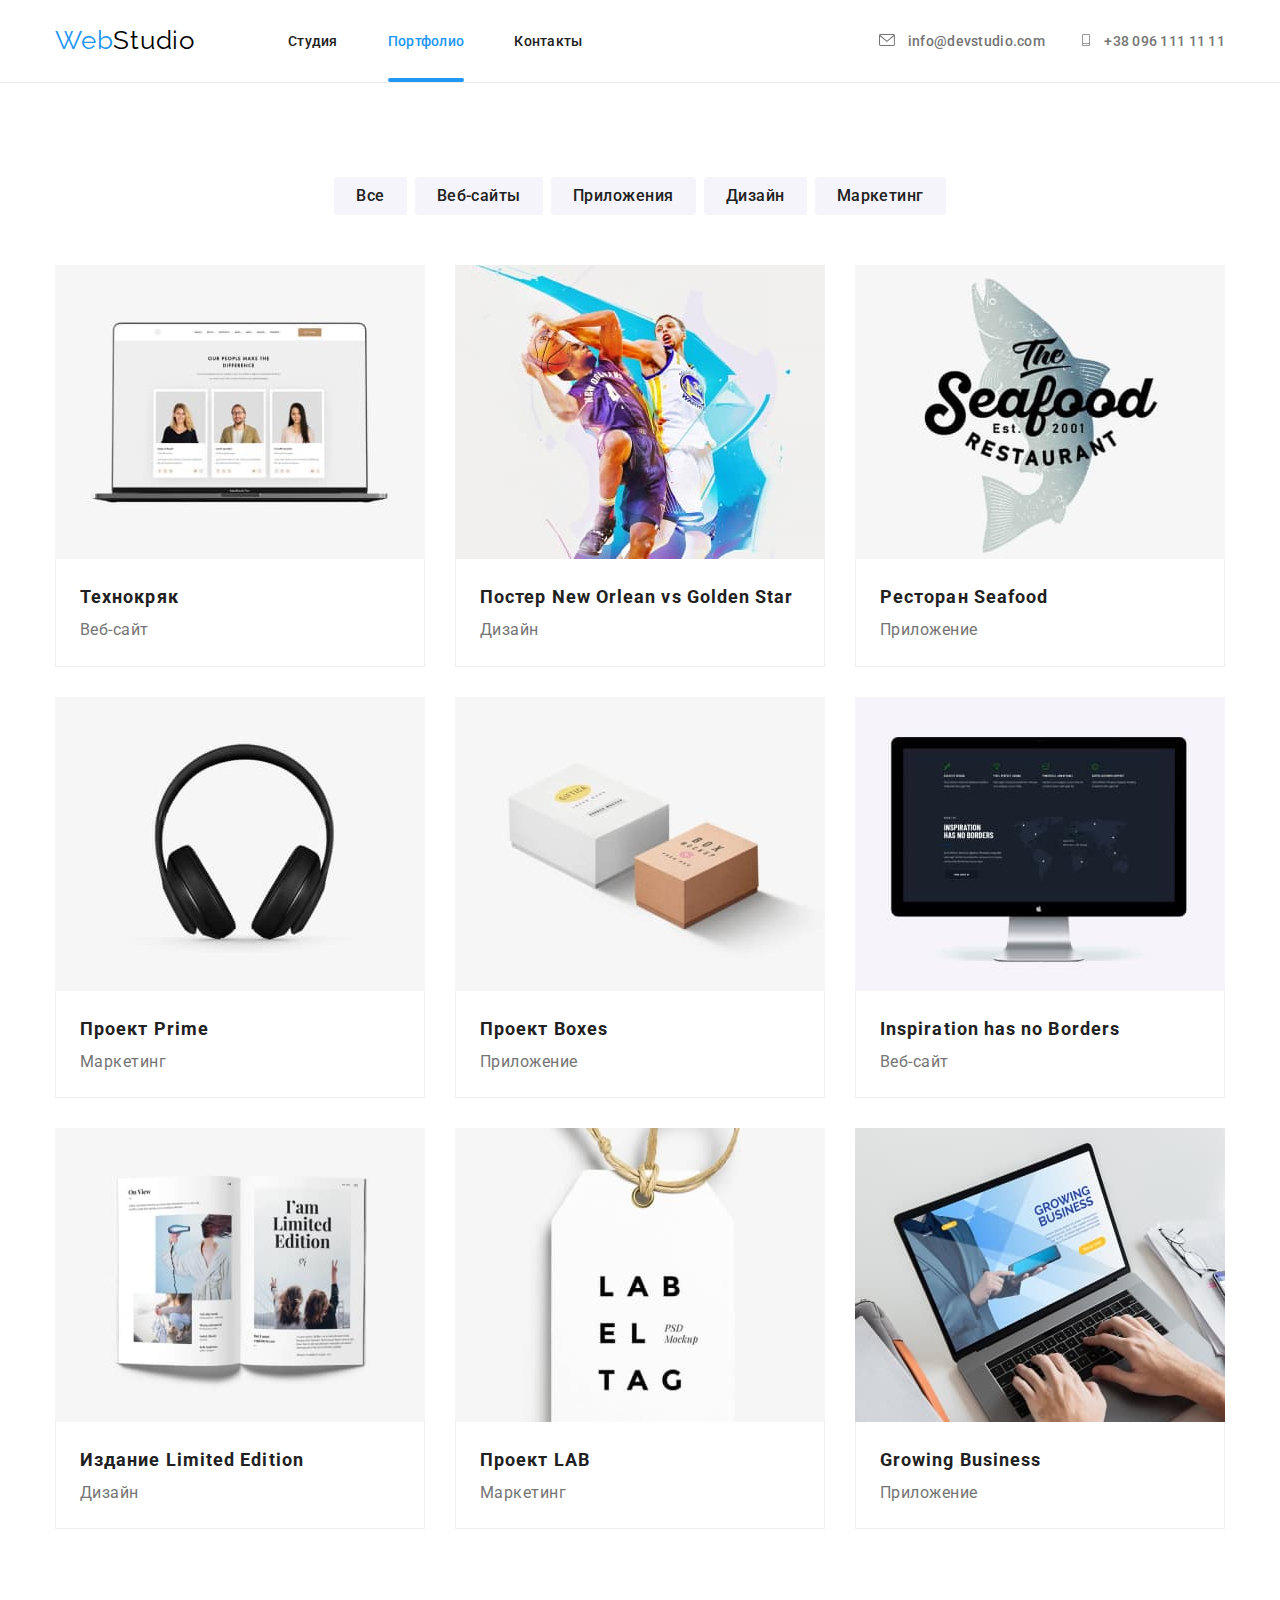
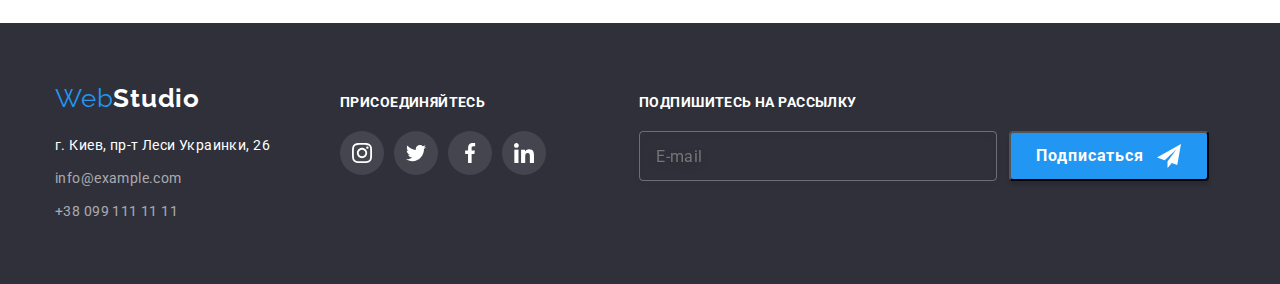
==== commit a113973a: "sass перегнали" ====
--- a/portfolio.html
+++ b/portfolio.html
@@ -13,7 +13,6 @@
         rel="stylesheet">
     <link rel="stylesheet"
         href="https://cdnjs.cloudflare.com/ajax/libs/modern-normalize/1.1.0/modern-normalize.min.css">
-    <link rel="stylesheet" href="./css/style.css">
     <link rel="stylesheet" href="./css/main.min.css">
 </head>
 
@@ -58,12 +57,12 @@
     </header>
     <main>
         <!-- Скрытый заголовок страницы portfolio -->
-        <h1 class="portfolio-title"></h1>
+        <!-- <h1 class="portfolio-title"></h1> -->
         <!--Кнопки фильтров-->        
         <section class="portfolio">
             <div class="container">            
             <!-- Скрытый заголовок -->
-            <h2 class="portfolio-title"></h2>
+            <!-- <h1 class="portfolio-title"></h1> -->
             <ul class="filter-buttons list">
                 <li class="item"> <button class="filter-button" type="button">Все</button>
                 </li>
@@ -81,7 +80,7 @@
                 </li>
             </ul>           
             <!-- Скрытый заголовок  -->
-            <h2 class="portfolio-title"></h2>
+            <h1 class="portfolio-title"></h1>
             <ul class="our-projects list">
                 <li class="item">
                     <div class="our-projects-wrap">
--- a/css/main.min.css
+++ b/css/main.min.css
@@ -1 +1 @@
-:root{--primary-text-color: #757575;--secondary-text-color: #212121;--tertiary-text-color: #ffffff;--accent-color: #2196f3;--timing-function: cubic-bezier(0.4, 0, 0.2, 1)}body{background-color:#fff;color:var(--primary-text-color);font-family:"Roboto",sans-serif}.list{list-style:none;padding:0px;margin:0px}.link{text-decoration:none}.container{width:1200px;padding-left:15px;padding-right:15px;margin:0 auto}.header{background-color:var(--tertiary-text-color);border-bottom:1px solid #ececec}.header .container{display:flex;align-items:center}.header__logo-web{padding-bottom:25px;padding-top:24px;color:var(--accent-color);font-family:Raleway;font-weight:700px;font-size:26px;line-height:1.19;letter-spacing:.03em}.header__logo-studio{padding-bottom:25px;padding-top:24px;color:#000;font-family:Raleway;font-weight:700px;font-size:26px;line-height:1.19;letter-spacing:.03em}.nav-menu{display:flex;margin-left:93px;padding-top:32px;padding-bottom:32px}.nav-menu__link{transition-property:color;transition-duration:250ms;transition-timing-function:var(--timing-function);font-weight:500;font-size:14px;line-height:1.14;letter-spacing:.02em;color:var(--secondary-text-color)}.nav-menu .nav-menu__item:not(:last-child){margin-right:50px}.nav-menu .nav-menu__link{padding-top:32px;padding-bottom:32px}.link.current{position:relative}.link.current::after{content:"";position:absolute;display:block;left:0px;bottom:-1px;width:100%;height:4px;background-color:var(--accent-color);border-radius:2px}.header-contacts{margin-left:auto}.header-contacts__mail{margin-right:30px}.header-contacts .header-contacts__mail,.header-contacts .header-contacts__phone{transition-property:color;transition-duration:250ms;transition-timing-function:var(--timing-function);padding-top:32px;padding-bottom:32px;font-weight:500;font-size:14px;line-height:1.14;letter-spacing:.02em;color:var(--primary-text-color)}.nav-menu__link:hover,.nav-menu__link:focus{color:var(--accent-color)}.header-contacts .header-contacts__mail:hover,.header-contacts .header-contacts__mail:focus,.header-contacts .header-contacts__phone:hover,.header-contacts .header-contacts__phone:focus{color:var(--accent-color)}.header-contacts__icon,.header-phone-icon{margin-right:10px;fill:currentColor}.nav-menu .link.current{color:var(--accent-color)}.hero{max-width:1600px;margin:0 auto;padding-top:200px;padding-bottom:200px;text-align:center;background-color:#2f303a;background-image:linear-gradient(rgba(47, 48, 58, 0.4), rgba(47, 48, 58, 0.4)),url(../images/hero/hero-bg.jpg);background-position:center;background-repeat:no-repeat;background-size:cover}.hero__title{color:var(--tertiary-text-color);font-weight:900;font-size:44px;line-height:1.36;letter-spacing:.06em;text-transform:uppercase;margin-top:0px;margin-bottom:30px}.hero__button{transition-property:background-color;transition-duration:250ms;transition-timing-function:var(--timing-function);display:inline-block;padding:10px 32px;background-color:var(--accent-color);color:var(--tertiary-text-color);font-weight:700;font-size:16px;line-height:1.88;cursor:pointer;border:1px solid rgba(0,0,0,0);text-align:center;letter-spacing:.06em;min-width:200px;height:50px;border-radius:4px}.hero__button:hover,.hero__button:focus{background-color:#188ce8}/*# sourceMappingURL=main.min.css.map */+:root{--primary-text-color: #757575;--secondary-text-color: #212121;--tertiary-text-color: #ffffff;--accent-color: #2196f3;--timing-function: cubic-bezier(0.4, 0, 0.2, 1)}body{background-color:#fff;color:var(--primary-text-color);font-family:"Roboto",sans-serif}.list{list-style:none;padding:0px;margin:0px}.link{text-decoration:none}.container{width:1200px;padding-left:15px;padding-right:15px;margin:0 auto}.header{background-color:var(--tertiary-text-color);border-bottom:1px solid #ececec}.header .container{display:flex;align-items:center}.header__logo-web{padding-bottom:25px;padding-top:24px;color:var(--accent-color);font-family:Raleway;font-weight:700px;font-size:26px;line-height:1.19;letter-spacing:.03em}.header__logo-studio{padding-bottom:25px;padding-top:24px;color:#000;font-family:Raleway;font-weight:700px;font-size:26px;line-height:1.19;letter-spacing:.03em}.nav-menu{display:flex;margin-left:93px;padding-top:32px;padding-bottom:32px}.nav-menu__link{transition-property:color;transition-duration:250ms;transition-timing-function:var(--timing-function);font-weight:500;font-size:14px;line-height:1.14;letter-spacing:.02em;color:var(--secondary-text-color)}.nav-menu .nav-menu__item:not(:last-child){margin-right:50px}.nav-menu .nav-menu__link{padding-top:32px;padding-bottom:32px}.link.current{position:relative}.link.current::after{content:"";position:absolute;display:block;left:0px;bottom:-1px;width:100%;height:4px;background-color:var(--accent-color);border-radius:2px}.header-contacts{margin-left:auto}.header-contacts__mail{margin-right:30px}.header-contacts .header-contacts__mail,.header-contacts .header-contacts__phone{transition-property:color;transition-duration:250ms;transition-timing-function:var(--timing-function);padding-top:32px;padding-bottom:32px;font-weight:500;font-size:14px;line-height:1.14;letter-spacing:.02em;color:var(--primary-text-color)}.nav-menu__link:hover,.nav-menu__link:focus{color:var(--accent-color)}.header-contacts .header-contacts__mail:hover,.header-contacts .header-contacts__mail:focus,.header-contacts .header-contacts__phone:hover,.header-contacts .header-contacts__phone:focus{color:var(--accent-color)}.header-contacts__icon,.header-phone-icon{margin-right:10px;fill:currentColor}.nav-menu .link.current{color:var(--accent-color)}.hero{max-width:1600px;margin:0 auto;padding-top:200px;padding-bottom:200px;text-align:center;background-color:#2f303a;background-image:linear-gradient(rgba(47, 48, 58, 0.4), rgba(47, 48, 58, 0.4)),url(../images/hero/hero-bg.jpg);background-position:center;background-repeat:no-repeat;background-size:cover}.hero__title{color:var(--tertiary-text-color);font-weight:900;font-size:44px;line-height:1.36;letter-spacing:.06em;text-transform:uppercase;margin-top:0px;margin-bottom:30px}.hero__button{transition-property:background-color;transition-duration:250ms;transition-timing-function:var(--timing-function);display:inline-block;padding:10px 32px;background-color:var(--accent-color);color:var(--tertiary-text-color);font-weight:700;font-size:16px;line-height:1.88;cursor:pointer;border:1px solid rgba(0,0,0,0);text-align:center;letter-spacing:.06em;min-width:200px;height:50px;border-radius:4px}.hero__button:hover,.hero__button:focus{background-color:#188ce8}.features{padding-top:94px;padding-bottom:94px}.feature{display:flex;width:270px;height:120px;align-items:center;justify-content:center;background-color:#f5f4fa;border-radius:4px}.features__title{margin-top:0px;margin-bottom:0px}.each-feature__title{color:var(--secondary-text-color);font-weight:700;font-size:14px;line-height:1.14;letter-spacing:.03em;text-transform:uppercase;margin-bottom:10px;margin-top:30px}.features-menu{display:flex}.features-menu .features-menu__item{width:270px}.features-menu .features-menu__item:not(:last-child){margin-right:30px}.each-feature__item{font-size:14px;line-height:1.71;letter-spacing:.03em;margin-bottom:0px;margin-top:0px}.what-are-we-doing{text-align:center;padding-bottom:94px}.what-are-we-doing-title{color:var(--secondary-text-color);font-weight:700;font-size:36px;line-height:1.17;letter-spacing:.03em;margin-top:0px;margin-bottom:50px}.what-are-we-doing-list{display:flex}.what-are-we-doing-list .item:not(:last-child){margin-right:30px}.what-are-we-doing-image{display:block}.what-are-we-doing-wrap{position:relative}.what-are-we-doing-sign{position:absolute;margin-bottom:0px;margin-top:0px;left:0;bottom:0;align-items:center;padding-top:27px;padding-bottom:27px;font-weight:700;font-size:14px;line-height:1.14;text-align:center;letter-spacing:.03em;text-transform:uppercase;background-color:rgba(47,48,58,.8);width:100%;height:70px;color:var(--tertiary-text-color)}.our-team{text-align:center;background-color:#f5f4fa;padding-bottom:94px;padding-top:94px}.our-team-list .item{box-shadow:0px 1px 3px rgba(0,0,0,.12),0px 1px 1px rgba(0,0,0,.14),0px 2px 1px rgba(0,0,0,.2);border-radius:0px 0px 4px 4px}.our-team-title,.regular-clients-title{color:var(--secondary-text-color);font-weight:700;font-size:36px;line-height:1.17;letter-spacing:.03em;margin-top:0px;margin-bottom:50px}.team-image{display:block}.our-team-list{display:flex}.our-team-list .item:not(:last-child){margin-right:30px}.our-team-sign{padding-top:30px;padding-bottom:30px;background-color:var(--tertiary-text-color);border-radius:0px 0px 4px 4px}.our-team-name{color:var(--secondary-text-color);font-weight:500;font-size:16px;line-height:1.19;letter-spacing:.03em;margin-top:0px;margin-bottom:10px}.our-team-spec{font-size:16px;line-height:1.19;letter-spacing:.03em;margin-top:0px;margin-bottom:9px}.team-spec-soc-list{display:flex;justify-content:center}.team-spec-soc-item+.team-spec-soc-item{margin-left:10px}.team-spec-soc-link{transition-property:background-color;transition-duration:250ms;transition-timing-function:var(--timing-function);display:flex;align-items:center;justify-content:center;width:44px;height:44px;border-radius:50%}.team-spec-soc-link .team-spec-soc-icon{transition-property:fill;transition-duration:250ms;transition-timing-function:var(--timing-function)}.team-spec-soc-icon{fill:#afb1b8}.team-spec-soc-link:hover,.team-spec-soc-link:focus{background-color:var(--accent-color)}.team-spec-soc-link:hover .team-spec-soc-icon,.team-spec-soc-link:focus .team-spec-soc-icon{fill:var(--tertiary-text-color)}.regular-clients{text-align:center;padding-bottom:94px;padding-top:94px}.regular-clients-list{display:flex;justify-content:center}.regular-clients-link{transition-property:border-color;transition-duration:250ms;transition-timing-function:var(--timing-function);display:flex;align-items:center;justify-content:center;color:#afb1b8;border:1px solid #afb1b8;border-radius:4px;width:170px;height:92px}.regular-clients-item+.regular-clients-item{margin-left:30px}.regular-clients-icon{fill:#afb1b8}.regular-clients-link .regular-clients-icon{transition-property:fill;transition-duration:250ms;transition-timing-function:var(--timing-function)}.regular-clients-link:hover,.regular-clients-link:focus{cursor:pointer;border-color:var(--accent-color)}.regular-clients-link:hover .regular-clients-icon,.regular-clients-link:focus .regular-clients-icon{fill:var(--accent-color)}.footer{background-color:#2f303a;padding-top:60px;padding-bottom:60px}.footer-list{display:flex}.logo-web-footer{color:var(--accent-color);font-family:Raleway;font-weight:700px;font-size:26px;line-height:1.19;letter-spacing:.03em}.logo-studio-foot{color:var(--tertiary-text-color);font-family:"Raleway";font-weight:700;font-size:26px;line-height:1.19;letter-spacing:.03em}.first-footer-list{margin-right:70px}.adress{color:var(--tertiary-text-color);font-style:normal;font-size:14px;line-height:1.71;letter-spacing:.03em;margin-top:20px;margin-bottom:9px}.footer-contacts{display:flex;flex-direction:column}.mail{margin-bottom:9px}.footer-contacts .mail,.footer-contacts .phone{transition-property:color;transition-duration:250ms;transition-timing-function:var(--timing-function);font-size:14px;line-height:1.71;letter-spacing:.03em;color:rgba(255,255,255,.6)}.footer-contacts .mail:hover,.footer-contacts .mail:focus,.footer-contacts .phone:hover,.footer-contacts .phone:focus{color:var(--accent-color)}.second-footer-list-title{color:var(--tertiary-text-color);font-weight:700;font-size:14px;line-height:1.14;letter-spacing:.03em;text-transform:uppercase;margin-top:12px;margin-bottom:20px}.our-soc-links-list{display:flex}.our-soc-link{transition-property:background-color;transition-duration:250ms;transition-timing-function:var(--timing-function);display:flex;width:44px;height:44px;border-radius:50%;background-color:rgba(255,255,255,.1);align-items:center;justify-content:center}.our-soc-item+.our-soc-item{margin-left:10px}.our-soc-icon{fill:var(--tertiary-text-color)}.our-soc-link:hover,.our-soc-link:focus{background-color:var(--accent-color)}.form-email-footer-field{display:flex;flex-direction:column}.form-emeil-label{font-weight:700;font-size:14px;line-height:1.14;letter-spacing:.03em;text-transform:uppercase;margin-top:12px;margin-left:93px;margin-bottom:20px;color:var(--tertiary-text-color)}.form-emeil-input{margin-left:93px;padding-left:16px;width:358px;height:50px;border:1px solid rgba(255,255,255,.3);font-size:16px;line-height:1.25;align-items:center;letter-spacing:.03em;color:rgba(255,255,255,.6);filter:drop-shadow(0px 4px 4px rgba(0, 0, 0, 0.15));border-radius:4px;background-color:rgba(0,0,0,0)}.form-submit-footer-lable{position:relative;display:flex}.form-submit-btn{margin-top:48px;margin-left:12px;width:200px;height:50px;font-weight:700;font-size:16px;line-height:1.88;padding-left:0;padding-right:38px;letter-spacing:.06em;color:var(--tertiary-text-color);background:var(--accent-color);box-shadow:0px 4px 4px rgba(0,0,0,.15);border-radius:4px;outline:rgba(0,0,0,0)}.form-submit-footer-icon{position:absolute;bottom:13px;right:28px;align-items:center}.portfolio{padding-top:94px;padding-bottom:94px}.portfolio-title{margin-top:0px;margin-bottom:50px}button{font:inherit}.filter-buttons{display:flex;justify-content:center}.filter-button{transition-property:background-color,box-shadow;transition-duration:250ms;transition-timing-function:var(--timing-function);padding-left:22px;padding-right:22px;height:38px;cursor:pointer;font-weight:500;font-size:16px;line-height:1.62;text-align:center;letter-spacing:.03em;color:var(--secondary-text-color);background:#f5f4fa;border-radius:4px;border:0}.filter-buttons .item:not(:last-child){margin-right:8px}.filter-button:hover,.filter-button:focus{color:var(--tertiary-text-color);background-color:var(--accent-color);box-shadow:0px 3px 1px rgba(0,0,0,.1),0px 1px 2px rgba(0,0,0,.08),0px 2px 2px rgba(0,0,0,.12)}.our-projects{display:flex;flex-wrap:wrap}.our-projects .item{transition-property:box-shadow;transition-duration:250ms;transition-timing-function:var(--timing-function);width:calc((100% - 60px)/3);margin-right:30px;margin-bottom:30px;cursor:pointer}.our-projects .item:nth-child(3n){margin-right:0px}.our-projects .item:nth-last-child(-n+3){margin-bottom:0px}.our-projects .item:hover{box-shadow:0px 1px 1px rgba(0,0,0,.12),0px 4px 4px rgba(0,0,0,.06),1px 4px 6px rgba(0,0,0,.16)}.image-of-project{display:block}.our-projects .item:hover .our-projects-cover-text{transform:translateY(0)}.our-projects-wrap{display:flex;position:relative;overflow:hidden}.our-projects-cover-text{position:absolute;width:100%;height:100%;top:0px;left:0px;margin-top:0px;margin-bottom:0px;padding:63px 24px;font-size:18px;line-height:1.56;letter-spacing:.03em;color:var(--tertiary-text-color);background-color:rgba(33,150,243,.9);transform:translateY(100%);transition:transform 250ms var(--timing-function)}.project-sign{padding-top:20px;padding-right:24px;padding-bottom:20px;padding-left:24px;border-right:1px solid #eee;border-bottom:1px solid #eee;border-left:1px solid #eee}.our-project-name{margin-top:0px;margin-bottom:0px;color:var(--secondary-text-color);font-weight:700;font-size:18px;line-height:2;letter-spacing:.06em}.our-project-id{margin-top:0px;margin-bottom:0px;font-size:16px;line-height:1.89;letter-spacing:.03em}.modal-close{position:absolute;top:8px;right:8px;display:flex;align-items:center;justify-content:center;width:30px;height:30px;border-radius:50%;border:1px solid rgba(0,0,0,.1);background-color:var(--tertiary-text-color)}.modal-close:hover+.close-icon{fill:var(--accent-color)}.modal-bcg{position:fixed;top:0;width:100%;height:100%;background:rgba(0,0,0,.2);opacity:1;transition:opacity 250ms,visibility 250ms var(--timing-function)}.modal{position:absolute;top:50%;left:50%;transform:translate(-50%, -50%) scale(1);width:528px;min-height:581px;background:var(--tertiary-text-color);box-shadow:0px 1px 3px rgba(0,0,0,.12),0px 1px 1px rgba(0,0,0,.14),0px 2px 1px rgba(0,0,0,.2);border-radius:4px;transition:transform 250ms}.modal-title{margin:40px 40px 12px 40px;font-weight:700;font-size:20px;line-height:1.15;text-align:center;letter-spacing:.03em;color:#212121}textarea{resize:none}.modal-form-inputs{display:flex;flex-direction:column;width:448px;height:342px;margin-left:auto;margin-right:auto}.input-wrap{position:relative}.modal-form-label{display:block;font-size:12px;line-height:1.17;letter-spacing:.01em;margin-bottom:4px}.modal-form-input{padding-left:42px;width:100%;height:40px;border:1px solid rgba(33,33,33,.2);background-color:rgba(0,0,0,0);border-radius:4px;outline:none}.modal-form-input:focus{border-color:var(--accent-color)}.modal-form-input:focus+.modal-icon{fill:var(--accent-color)}.modal-form-coment{display:block;margin-bottom:4px;font-size:12px;line-height:1.17;letter-spacing:.01em}.modal-form-inputs .modal-form-field:nth-child(-n+3){margin-bottom:10px}.modal-text-area{width:100%;height:120px;border:1px solid rgba(33,33,33,.2);border-radius:4px;outline:none}.modal-text-area:focus{border-color:var(--accent-color)}.modal-text-area::placeholder{font-size:12px;line-height:14px;letter-spacing:.01em;padding:12px 16px;color:rgba(117,117,117,.5)}.modal-icon{position:absolute;left:12px;top:50%;transform:translateY(-50%)}.modal-form-check{margin-left:auto;margin-right:auto;margin-top:20px;margin-bottom:30px}.modal-form-agree{display:flex;align-items:center;font-size:14px;line-height:1.71;letter-spacing:.03em}.modal-form-check-input{appearance:none;position:absolute}.modal-form-agree::before{content:"";display:inline-block;align-items:center;width:16px;height:15px;border:2px solid;border-color:#212121;border-radius:3px}.modal-form-check-input:checked+.modal-form-agree::before{border-color:var(--accent-color);background-color:var(--accent-color);background-image:url("../images/icons/Vector.svg");background-size:contain;background-origin:border-box}.treaty-link{color:var(--accent-color);text-decoration:underline}.button-submit{display:block;margin-left:auto;margin-right:auto}.modal-form-submit-btn{transition-property:background-color;transition-duration:250ms;transition-timing-function:var(--timing-function);display:inline-block;padding:10px 55px;min-width:200px;height:50px;background-color:var(--accent-color);color:var(--tertiary-text-color);font-weight:700;font-size:16px;line-height:1.88;cursor:pointer;border:1px solid rgba(0,0,0,0);text-align:center;letter-spacing:.06em;border-radius:4px}.modal-form-submit-btn:hover,.modal-form-submit-btn:focus{background-color:#188ce8;box-shadow:0px 4px 4px rgba(0,0,0,.15)}.modal-close:hover,.modal-close:focus{fill:var(--accent-color)}.is-hidden{opacity:0;pointer-events:none;visibility:hidden}.modal-bcg.is-hidden .modal{transform:translate(-50%, -50%) scale(1.3)}/*# sourceMappingURL=main.min.css.map */